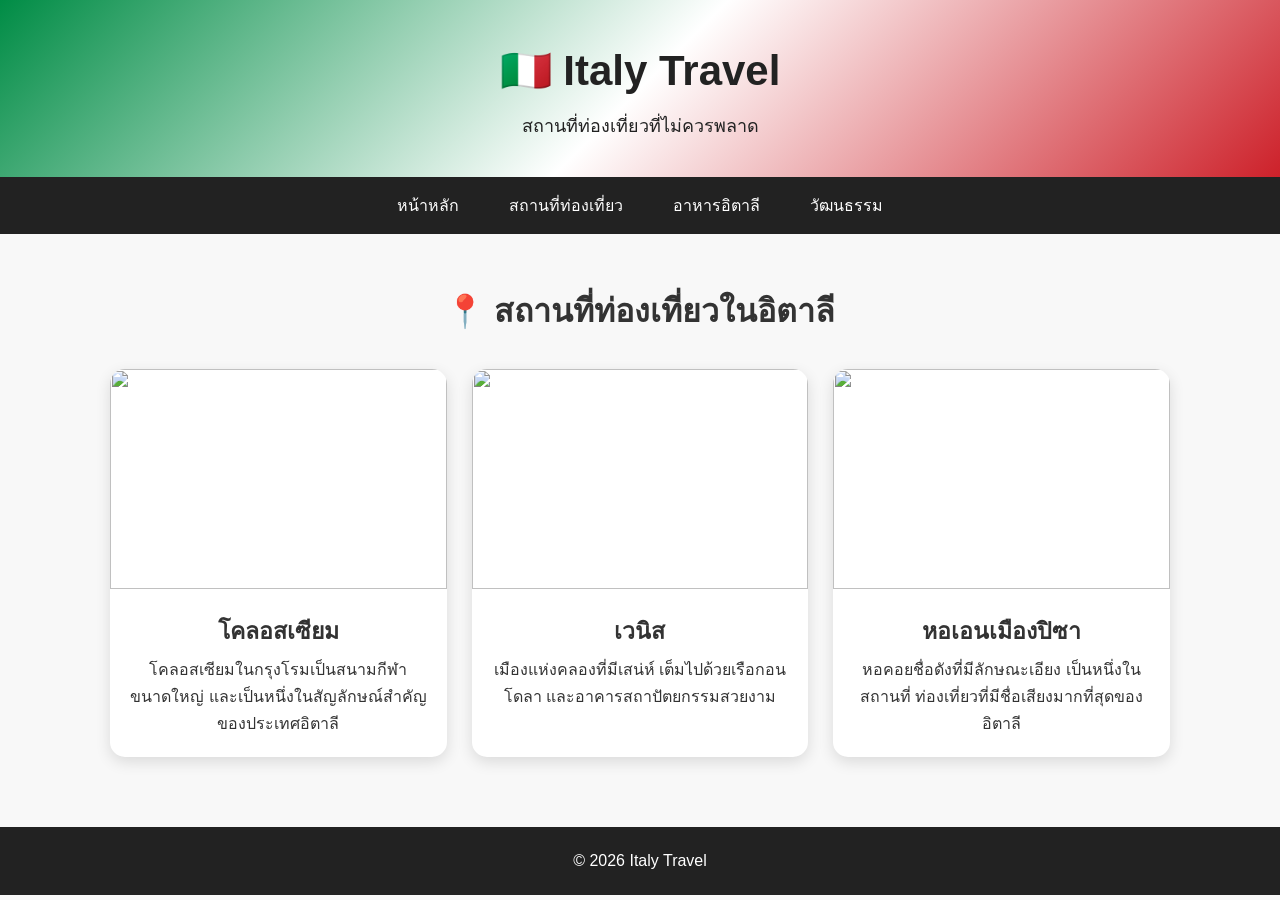
==== index.html @ 2c267fe5 "Add files via upload" ====
<!DOCTYPE html>
<html lang="th">
<head>
    <meta charset="UTF-8">
    <meta name="viewport" content="width=device-width, initial-scale=1.0">
    <title>สถานที่ท่องเที่ยว | Italy Travel</title>
    <link rel="stylesheet" href="style.css">
</head>
<body>

<header>
    <h1>🇮🇹 Italy Travel</h1>
    <p>สถานที่ท่องเที่ยวที่ไม่ควรพลาด</p>
</header>

<nav>
    <a href="index.html">หน้าหลัก</a>
    <a href="places.html">สถานที่ท่องเที่ยว</a>
    <a href="food.html">อาหารอิตาลี</a>
    <a href="culture.html">วัฒนธรรม</a>
</nav>

<section class="content">
    <h2>📍 สถานที่ท่องเที่ยวในอิตาลี</h2>

    <div class="cards">

        <div class="card">
            <img src="https://images.unsplash.com/photo-1552832230-c0197dd311b5?auto=format&fit=crop&w=800&q=80">
            <h3>โคลอสเซียม</h3>
            <p>
                โคลอสเซียมในกรุงโรมเป็นสนามกีฬาขนาดใหญ่
                และเป็นหนึ่งในสัญลักษณ์สำคัญของประเทศอิตาลี
            </p>
        </div>

        <div class="card">
            <img src="https://images.unsplash.com/photo-1529260830199-42c24126f198?auto=format&fit=crop&w=800&q=80">
            <h3>เวนิส</h3>
            <p>
                เมืองแห่งคลองที่มีเสน่ห์ เต็มไปด้วยเรือกอนโดลา
                และอาคารสถาปัตยกรรมสวยงาม
            </p>
        </div>

        <div class="card">
            <img src="https://images.unsplash.com/photo-1543429258-1e1a9f0f3a4f?auto=format&fit=crop&w=800&q=80">
            <h3>หอเอนเมืองปิซา</h3>
            <p>
                หอคอยชื่อดังที่มีลักษณะเอียง เป็นหนึ่งในสถานที่
                ท่องเที่ยวที่มีชื่อเสียงมากที่สุดของอิตาลี
            </p>
        </div>

    </div>
</section>

<footer>
    <p>© 2026 Italy Travel</p>
</footer>

</body>
</html>
---- style.css ----
* {
    margin: 0;
    padding: 0;
    box-sizing: border-box;
}

body {
    font-family: Arial, "Tahoma", sans-serif;
    background-color: #f8f8f8;
    color: #333;
    line-height: 1.7;
}

/* Header */
header {
    background: linear-gradient(135deg, #008c45, #ffffff, #cd212a);
    text-align: center;
    padding: 35px 20px;
    color: #222;
}

header h1 {
    font-size: 42px;
    margin-bottom: 5px;
}

header p {
    font-size: 18px;
}

/* Navigation */
nav {
    background-color: #222;
    display: flex;
    justify-content: center;
    flex-wrap: wrap;
}

nav a {
    color: white;
    text-decoration: none;
    padding: 15px 25px;
    transition: 0.3s;
}

nav a:hover {
    background-color: #cd212a;
}

/* Hero */
.hero {
    min-height: 500px;
    display: flex;
    justify-content: center;
    align-items: center;
    text-align: center;
    color: white;
    background-image:
        linear-gradient(rgba(0,0,0,0.45), rgba(0,0,0,0.45)),
        url("https://images.unsplash.com/photo-1520175480921-4edfa2983e0f?auto=format&fit=crop&w=1600&q=80");
    background-size: cover;
    background-position: center;
}

.hero h2 {
    font-size: 48px;
    margin-bottom: 10px;
}

.hero p {
    font-size: 20px;
    margin-bottom: 25px;
}

/* Button */
.button {
    display: inline-block;
    background-color: #cd212a;
    color: white;
    text-decoration: none;
    padding: 12px 28px;
    border-radius: 25px;
    font-weight: bold;
}

.button:hover {
    background-color: #008c45;
}

/* Content */
.content {
    max-width: 1100px;
    margin: auto;
    padding: 50px 20px;
    text-align: center;
}

.content h2 {
    font-size: 32px;
    margin-bottom: 20px;
}

/* Cards */
.cards {
    display: grid;
    grid-template-columns: repeat(3, 1fr);
    gap: 25px;
    margin-top: 30px;
}

.card {
    background-color: white;
    border-radius: 15px;
    overflow: hidden;
    box-shadow: 0 5px 15px rgba(0,0,0,0.12);
    padding-bottom: 20px;
    transition: 0.3s;
}

.card:hover {
    transform: translateY(-8px);
}

.card img {
    width: 100%;
    height: 220px;
    object-fit: cover;
}

.card h3 {
    font-size: 23px;
    margin: 15px 10px 5px;
}

.card p {
    padding: 0 20px;
}

/* Culture */
.culture-box {
    background-color: white;
    margin: 20px auto;
    padding: 25px;
    border-left: 6px solid #cd212a;
    border-radius: 10px;
    max-width: 850px;
    text-align: left;
    box-shadow: 0 4px 12px rgba(0,0,0,0.1);
}

.culture-box h3 {
    color: #008c45;
    margin-bottom: 8px;
}

/* Footer */
footer {
    background-color: #222;
    color: white;
    text-align: center;
    padding: 20px;
    margin-top: 20px;
}

/* Responsive */
@media (max-width: 768px) {

    header h1 {
        font-size: 32px;
    }

    .hero h2 {
        font-size: 35px;
    }

    .cards {
        grid-template-columns: 1fr;
    }

    nav a {
        width: 50%;
        text-align: center;
    }
}
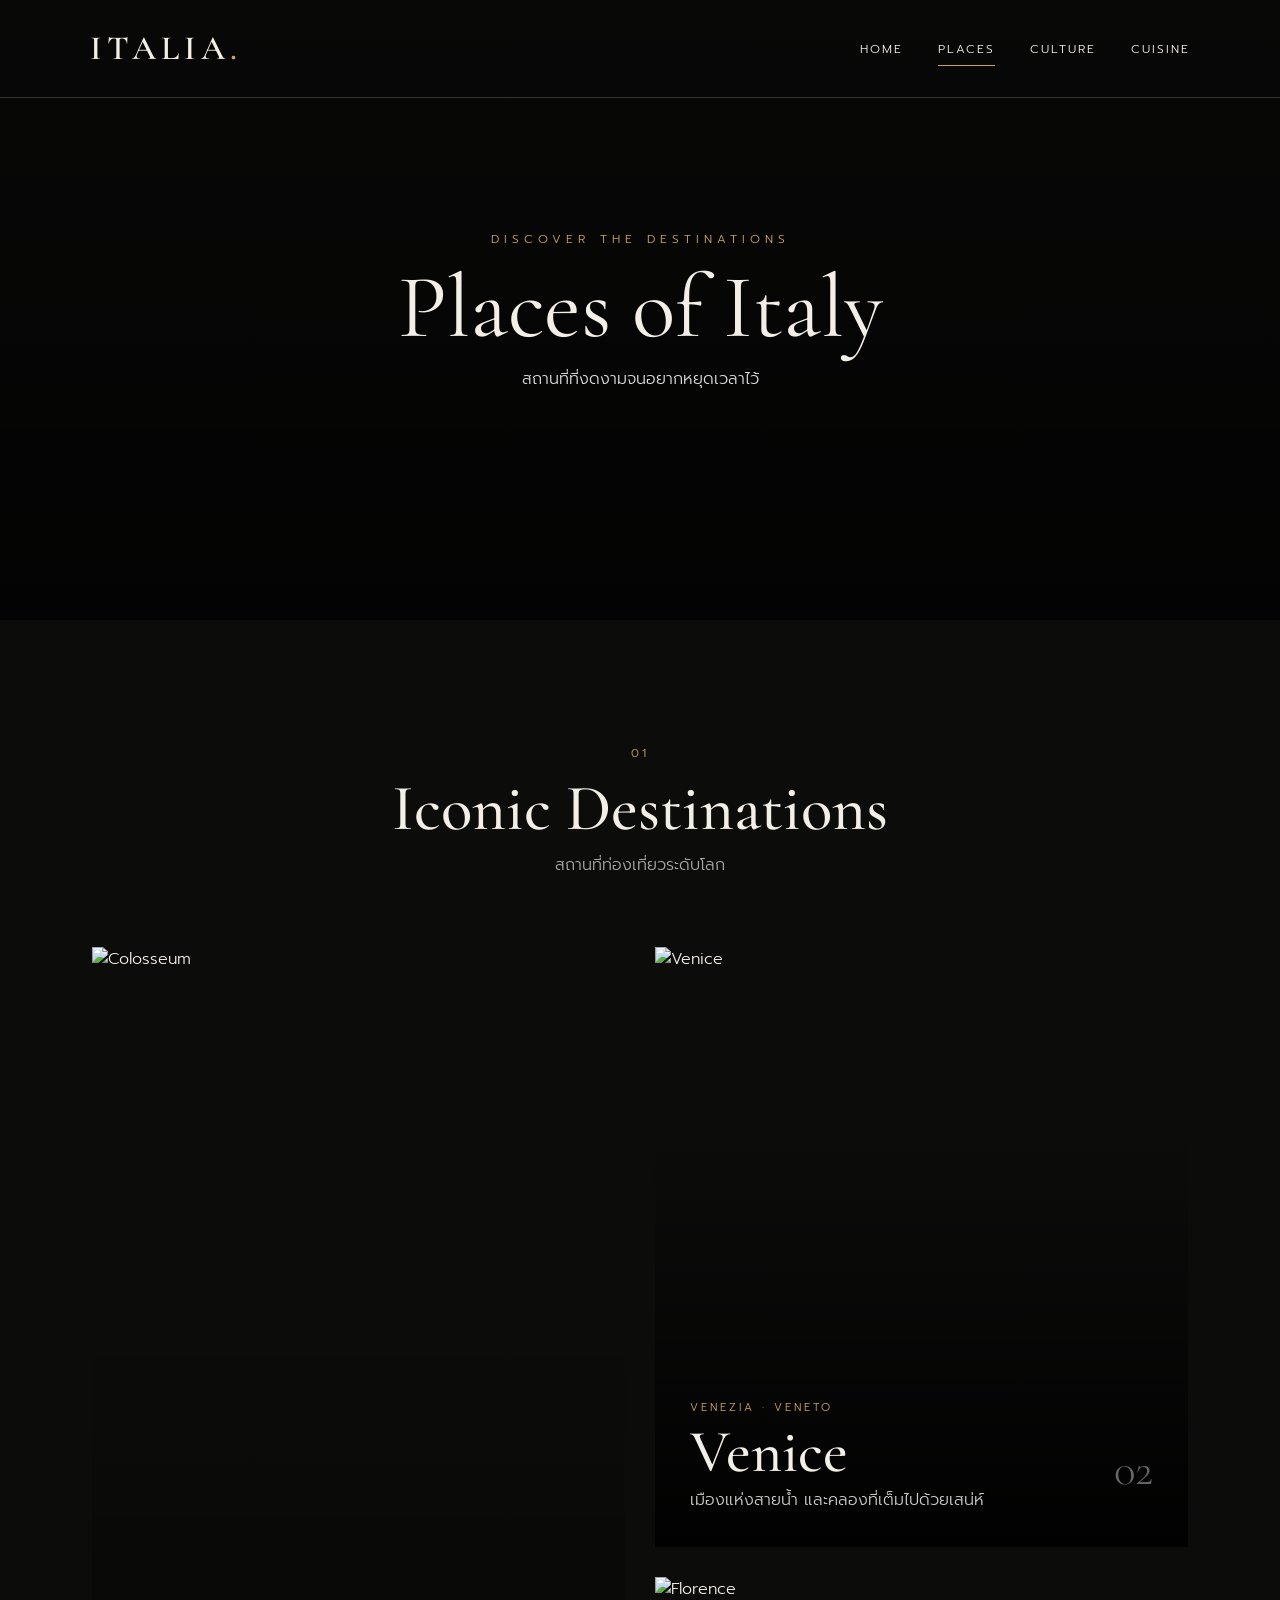
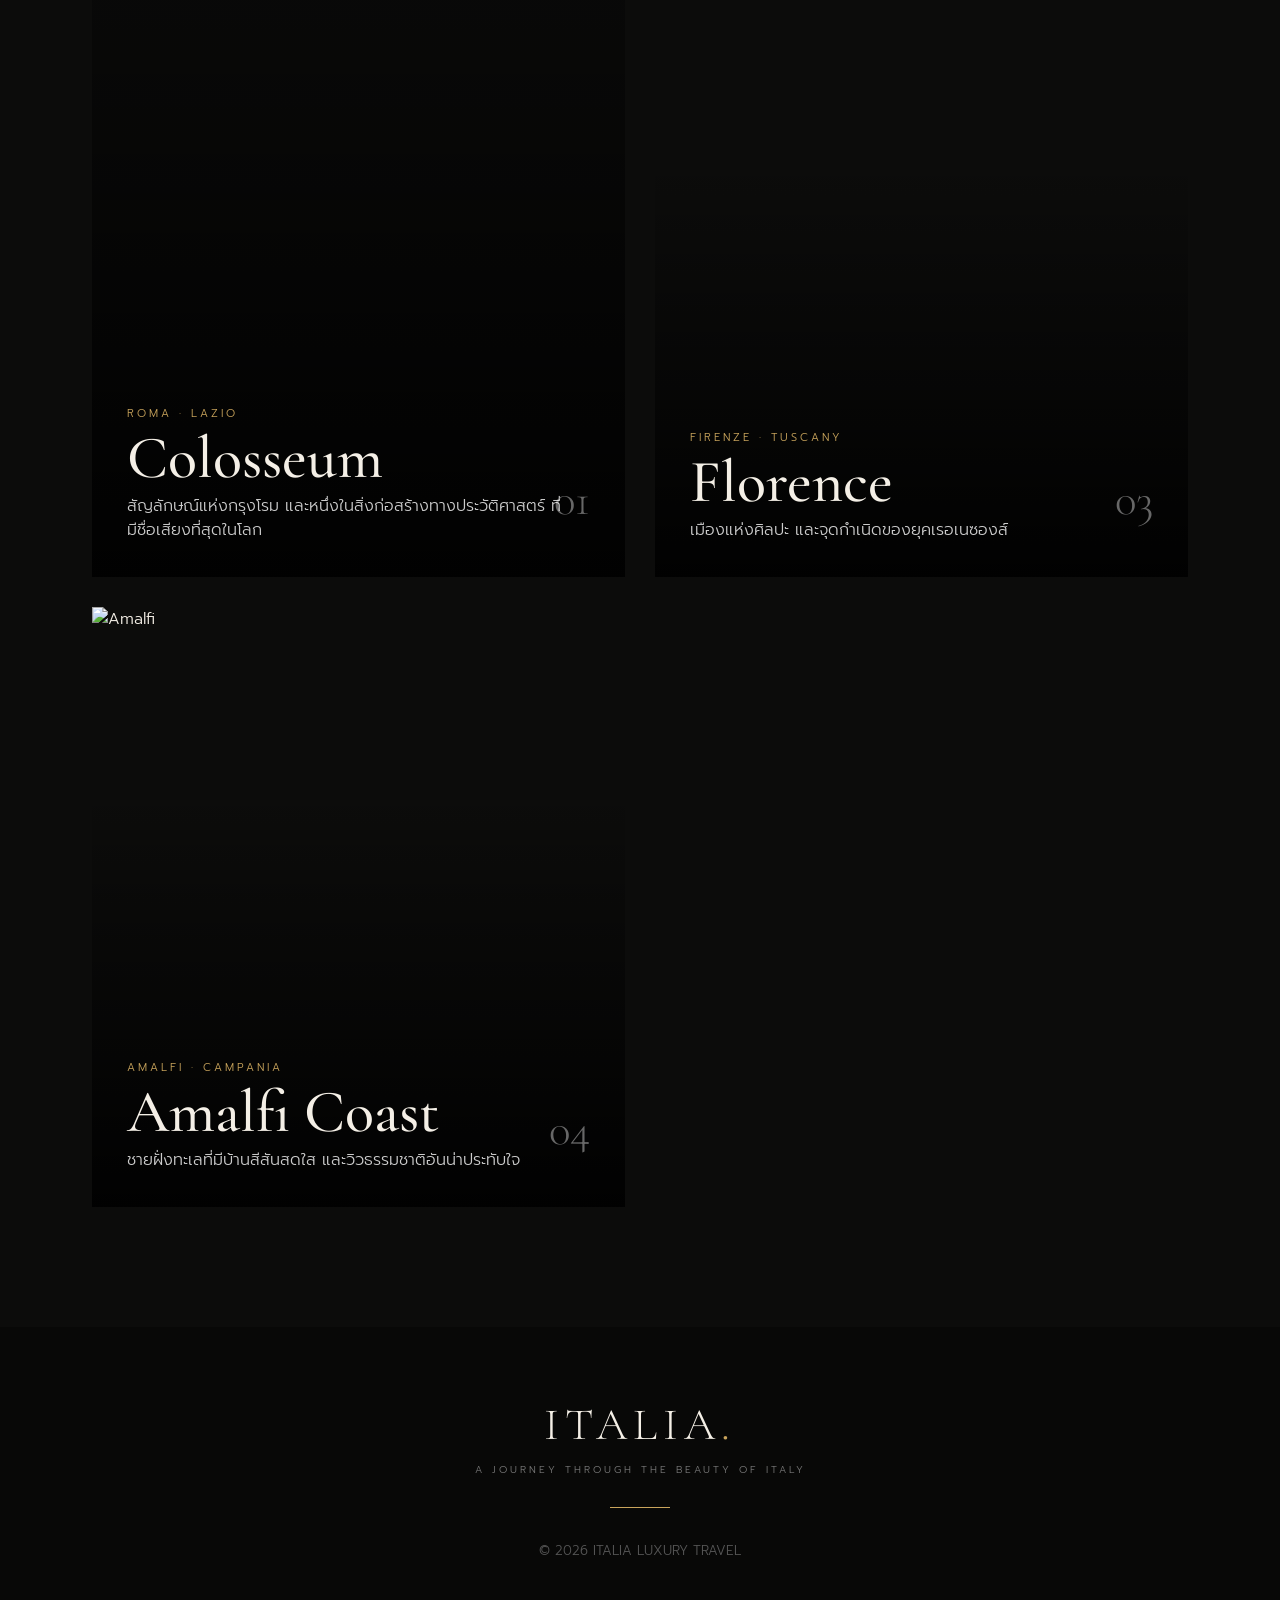
==== commit cf85a8ed: "Add files via upload" ====
--- a/index.html
+++ b/index.html
@@ -1,62 +1,174 @@
 <!DOCTYPE html>
 <html lang="th">
 <head>
+
     <meta charset="UTF-8">
     <meta name="viewport" content="width=device-width, initial-scale=1.0">
-    <title>สถานที่ท่องเที่ยว | Italy Travel</title>
+
+    <title>Places | ITALIA</title>
+
     <link rel="stylesheet" href="style.css">
+
+    <link rel="preconnect" href="https://fonts.googleapis.com">
+    <link rel="preconnect" href="https://fonts.gstatic.com" crossorigin>
+    <link href="https://fonts.googleapis.com/css2?family=Cormorant+Garamond:wght@400;500;600;700&family=Prompt:wght@300;400;500;600&display=swap" rel="stylesheet">
+
 </head>
+
 <body>
 
-<header>
-    <h1>🇮🇹 Italy Travel</h1>
-    <p>สถานที่ท่องเที่ยวที่ไม่ควรพลาด</p>
+<header class="navbar">
+
+    <div class="logo">
+        ITALIA<span>.</span>
+    </div>
+
+    <nav>
+        <a href="index.html">HOME</a>
+        <a class="active" href="places.html">PLACES</a>
+        <a href="culture.html">CULTURE</a>
+        <a href="food.html">CUISINE</a>
+    </nav>
+
 </header>
 
-<nav>
-    <a href="index.html">หน้าหลัก</a>
-    <a href="places.html">สถานที่ท่องเที่ยว</a>
-    <a href="food.html">อาหารอิตาลี</a>
-    <a href="culture.html">วัฒนธรรม</a>
-</nav>
 
-<section class="content">
-    <h2>📍 สถานที่ท่องเที่ยวในอิตาลี</h2>
+<section class="page-hero">
 
-    <div class="cards">
+    <div>
 
-        <div class="card">
-            <img src="https://images.unsplash.com/photo-1552832230-c0197dd311b5?auto=format&fit=crop&w=800&q=80">
-            <h3>โคลอสเซียม</h3>
-            <p>
-                โคลอสเซียมในกรุงโรมเป็นสนามกีฬาขนาดใหญ่
-                และเป็นหนึ่งในสัญลักษณ์สำคัญของประเทศอิตาลี
-            </p>
-        </div>
+        <p>DISCOVER THE DESTINATIONS</p>
 
-        <div class="card">
-            <img src="https://images.unsplash.com/photo-1529260830199-42c24126f198?auto=format&fit=crop&w=800&q=80">
-            <h3>เวนิส</h3>
-            <p>
-                เมืองแห่งคลองที่มีเสน่ห์ เต็มไปด้วยเรือกอนโดลา
-                และอาคารสถาปัตยกรรมสวยงาม
-            </p>
-        </div>
+        <h1>Places of Italy</h1>
 
-        <div class="card">
-            <img src="https://images.unsplash.com/photo-1543429258-1e1a9f0f3a4f?auto=format&fit=crop&w=800&q=80">
-            <h3>หอเอนเมืองปิซา</h3>
-            <p>
-                หอคอยชื่อดังที่มีลักษณะเอียง เป็นหนึ่งในสถานที่
-                ท่องเที่ยวที่มีชื่อเสียงมากที่สุดของอิตาลี
-            </p>
-        </div>
+        <span>สถานที่ที่งดงามจนอยากหยุดเวลาไว้</span>
 
     </div>
+
 </section>
 
+
+<section class="section">
+
+    <div class="section-title">
+
+        <span>01</span>
+
+        <h2>Iconic Destinations</h2>
+
+        <p>สถานที่ท่องเที่ยวระดับโลก</p>
+
+    </div>
+
+
+    <div class="places-grid">
+
+
+        <article class="place-card large">
+
+            <img src="https://images.unsplash.com/photo-1552832230-c0197dd311b5?auto=format&fit=crop&w=1400&q=85" alt="Colosseum">
+
+            <div class="place-content">
+
+                <p>ROMA · LAZIO</p>
+
+                <h2>Colosseum</h2>
+
+                <span>01</span>
+
+                <p class="description">
+                    สัญลักษณ์แห่งกรุงโรม
+                    และหนึ่งในสิ่งก่อสร้างทางประวัติศาสตร์
+                    ที่มีชื่อเสียงที่สุดในโลก
+                </p>
+
+            </div>
+
+        </article>
+
+
+        <article class="place-card">
+
+            <img src="https://images.unsplash.com/photo-1523906834658-6e24ef2386f9?auto=format&fit=crop&w=1000&q=85" alt="Venice">
+
+            <div class="place-content">
+
+                <p>VENEZIA · VENETO</p>
+
+                <h2>Venice</h2>
+
+                <span>02</span>
+
+                <p class="description">
+                    เมืองแห่งสายน้ำ
+                    และคลองที่เต็มไปด้วยเสน่ห์
+                </p>
+
+            </div>
+
+        </article>
+
+
+        <article class="place-card">
+
+            <img src="https://images.unsplash.com/photo-1543429258-6d2b5f3d1f7c?auto=format&fit=crop&w=1000&q=85" alt="Florence">
+
+            <div class="place-content">
+
+                <p>FIRENZE · TUSCANY</p>
+
+                <h2>Florence</h2>
+
+                <span>03</span>
+
+                <p class="description">
+                    เมืองแห่งศิลปะ
+                    และจุดกำเนิดของยุคเรอเนซองส์
+                </p>
+
+            </div>
+
+        </article>
+
+
+        <article class="place-card">
+
+            <img src="https://images.unsplash.com/photo-1533105079780-92b9be482077?auto=format&fit=crop&w=1000&q=85" alt="Amalfi">
+
+            <div class="place-content">
+
+                <p>AMALFI · CAMPANIA</p>
+
+                <h2>Amalfi Coast</h2>
+
+                <span>04</span>
+
+                <p class="description">
+                    ชายฝั่งทะเลที่มีบ้านสีสันสดใส
+                    และวิวธรรมชาติอันน่าประทับใจ
+                </p>
+
+            </div>
+
+        </article>
+
+    </div>
+
+</section>
+
+
 <footer>
-    <p>© 2026 Italy Travel</p>
+
+    <div class="footer-logo">
+        ITALIA<span>.</span>
+    </div>
+
+    <p>A JOURNEY THROUGH THE BEAUTY OF ITALY</p>
+
+    <div class="footer-line"></div>
+
+    <small>© 2026 ITALIA LUXURY TRAVEL</small>
+
 </footer>
 
 </body>
--- a/style.css
+++ b/style.css
@@ -4,181 +4,868 @@
     box-sizing: border-box;
 }
 
+
+html {
+    scroll-behavior: smooth;
+}
+
+
 body {
-    font-family: Arial, "Tahoma", sans-serif;
-    background-color: #f8f8f8;
-    color: #333;
-    line-height: 1.7;
-}
-
-/* Header */
-header {
-    background: linear-gradient(135deg, #008c45, #ffffff, #cd212a);
-    text-align: center;
-    padding: 35px 20px;
-    color: #222;
-}
-
-header h1 {
-    font-size: 42px;
-    margin-bottom: 5px;
-}
-
-header p {
-    font-size: 18px;
-}
-
-/* Navigation */
+    background: #0c0c0b;
+    color: #f4efe6;
+    font-family: "Prompt", sans-serif;
+    font-weight: 300;
+}
+
+
+img {
+    display: block;
+    width: 100%;
+}
+
+
+a {
+    color: inherit;
+    text-decoration: none;
+}
+
+
+/* =========================
+   NAVBAR
+========================= */
+
+.navbar {
+    position: absolute;
+    top: 0;
+    left: 0;
+    width: 100%;
+    z-index: 20;
+
+    display: flex;
+    justify-content: space-between;
+    align-items: center;
+
+    padding: 28px 7%;
+
+    border-bottom: 1px solid rgba(255,255,255,0.18);
+}
+
+
+.logo {
+    font-family: "Cormorant Garamond", serif;
+    font-size: 34px;
+    font-weight: 600;
+    letter-spacing: 5px;
+}
+
+
+.logo span,
+.footer-logo span {
+    color: #c9a45c;
+}
+
+
 nav {
-    background-color: #222;
     display: flex;
-    justify-content: center;
-    flex-wrap: wrap;
-}
+    gap: 35px;
+}
+
 
 nav a {
-    color: white;
-    text-decoration: none;
-    padding: 15px 25px;
+    font-size: 12px;
+    letter-spacing: 2px;
+    position: relative;
+    padding: 8px 0;
+}
+
+
+nav a::after {
+    content: "";
+    position: absolute;
+
+    left: 0;
+    bottom: 0;
+
+    width: 0;
+    height: 1px;
+
+    background: #c9a45c;
+
     transition: 0.3s;
 }
 
-nav a:hover {
-    background-color: #cd212a;
-}
-
-/* Hero */
+
+nav a:hover::after,
+nav a.active::after {
+    width: 100%;
+}
+
+
+/* =========================
+   HERO
+========================= */
+
 .hero {
-    min-height: 500px;
+    min-height: 100vh;
+
+    position: relative;
+
+    background-image:
+        url("https://images.unsplash.com/photo-1529260830199-42c24126f198?auto=format&fit=crop&w=2000&q=90");
+
+    background-size: cover;
+    background-position: center;
+
     display: flex;
     justify-content: center;
     align-items: center;
+
     text-align: center;
-    color: white;
+}
+
+
+.hero-overlay {
+    position: absolute;
+    inset: 0;
+
+    background:
+        linear-gradient(
+            rgba(0,0,0,0.25),
+            rgba(0,0,0,0.78)
+        );
+}
+
+
+.hero-content {
+    position: relative;
+    z-index: 2;
+
+    max-width: 850px;
+    padding: 30px;
+}
+
+
+.small-title {
+    font-size: 13px;
+    letter-spacing: 6px;
+    color: #d4b66e;
+    margin-bottom: 15px;
+}
+
+
+.hero h1 {
+    font-family: "Cormorant Garamond", serif;
+    font-size: clamp(100px, 18vw, 240px);
+    line-height: 0.75;
+    letter-spacing: 10px;
+    font-weight: 500;
+}
+
+
+.hero-text {
+    max-width: 600px;
+    margin: 35px auto;
+
+    font-size: 17px;
+    line-height: 2;
+}
+
+
+.gold-button {
+    display: inline-block;
+
+    border: 1px solid #c9a45c;
+    padding: 15px 35px;
+
+    color: #fff;
+
+    font-size: 12px;
+    letter-spacing: 3px;
+
+    transition: 0.4s;
+}
+
+
+.gold-button:hover {
+    background: #c9a45c;
+    color: #111;
+}
+
+
+/* =========================
+   SECTION
+========================= */
+
+.section {
+    max-width: 1250px;
+    margin: auto;
+    padding: 120px 6%;
+}
+
+
+.section-title {
+    text-align: center;
+    margin-bottom: 70px;
+}
+
+
+.section-title span {
+    color: #c9a45c;
+    letter-spacing: 3px;
+    font-size: 12px;
+}
+
+
+.section-title h2 {
+    font-family: "Cormorant Garamond", serif;
+    font-size: 65px;
+    font-weight: 500;
+    margin: 5px 0;
+}
+
+
+.section-title p {
+    color: #aaa;
+}
+
+
+/* =========================
+   INTRO
+========================= */
+
+.intro-grid {
+    display: grid;
+    grid-template-columns: 0.8fr 1.2fr;
+    gap: 80px;
+    align-items: center;
+}
+
+
+.intro-text h2 {
+    font-family: "Cormorant Garamond", serif;
+    font-size: 55px;
+    font-weight: 400;
+    line-height: 1;
+    margin: 20px 0 30px;
+}
+
+
+.intro-text h2 strong {
+    color: #c9a45c;
+    font-weight: 500;
+}
+
+
+.intro-text > p:not(.gold-line) {
+    color: #aaa;
+    line-height: 2;
+}
+
+
+.gold-line {
+    color: #c9a45c;
+    letter-spacing: 4px;
+    font-size: 11px;
+}
+
+
+.text-link {
+    display: inline-block;
+    margin-top: 35px;
+
+    color: #c9a45c;
+    font-size: 12px;
+    letter-spacing: 2px;
+}
+
+
+.intro-image img {
+    height: 600px;
+    object-fit: cover;
+}
+
+
+/* =========================
+   QUOTE
+========================= */
+
+.quote-section {
+    min-height: 600px;
+
+    position: relative;
+
     background-image:
-        linear-gradient(rgba(0,0,0,0.45), rgba(0,0,0,0.45)),
-        url("https://images.unsplash.com/photo-1520175480921-4edfa2983e0f?auto=format&fit=crop&w=1600&q=80");
+        url("https://images.unsplash.com/photo-1523906834658-6e24ef2386f9?auto=format&fit=crop&w=2000&q=90");
+
     background-size: cover;
     background-position: center;
-}
-
-.hero h2 {
-    font-size: 48px;
-    margin-bottom: 10px;
-}
-
-.hero p {
-    font-size: 20px;
-    margin-bottom: 25px;
-}
-
-/* Button */
-.button {
-    display: inline-block;
-    background-color: #cd212a;
-    color: white;
-    text-decoration: none;
-    padding: 12px 28px;
-    border-radius: 25px;
-    font-weight: bold;
-}
-
-.button:hover {
-    background-color: #008c45;
-}
-
-/* Content */
-.content {
-    max-width: 1100px;
-    margin: auto;
-    padding: 50px 20px;
+
+    display: flex;
+    align-items: center;
+    justify-content: center;
+
     text-align: center;
 }
 
-.content h2 {
-    font-size: 32px;
-    margin-bottom: 20px;
-}
-
-/* Cards */
-.cards {
+
+.quote-overlay {
+    position: absolute;
+    inset: 0;
+    background: rgba(0,0,0,0.55);
+}
+
+
+.quote {
+    position: relative;
+    z-index: 2;
+}
+
+
+.quote > span {
+    font-family: "Cormorant Garamond", serif;
+    font-size: 100px;
+    color: #c9a45c;
+    line-height: 0;
+}
+
+
+.quote h2 {
+    font-family: "Cormorant Garamond", serif;
+    font-size: 70px;
+    font-weight: 400;
+}
+
+
+.quote p {
+    color: #c9a45c;
+    letter-spacing: 5px;
+    margin-top: 20px;
+}
+
+
+/* =========================
+   HIGHLIGHTS
+========================= */
+
+.highlight-grid {
     display: grid;
     grid-template-columns: repeat(3, 1fr);
     gap: 25px;
-    margin-top: 30px;
-}
-
-.card {
-    background-color: white;
-    border-radius: 15px;
+}
+
+
+.highlight-card {
+    position: relative;
+    height: 500px;
     overflow: hidden;
-    box-shadow: 0 5px 15px rgba(0,0,0,0.12);
-    padding-bottom: 20px;
-    transition: 0.3s;
-}
-
-.card:hover {
-    transform: translateY(-8px);
-}
-
-.card img {
-    width: 100%;
-    height: 220px;
+}
+
+
+.highlight-card img {
+    height: 100%;
     object-fit: cover;
-}
-
-.card h3 {
-    font-size: 23px;
-    margin: 15px 10px 5px;
-}
-
-.card p {
-    padding: 0 20px;
-}
-
-/* Culture */
-.culture-box {
-    background-color: white;
-    margin: 20px auto;
-    padding: 25px;
-    border-left: 6px solid #cd212a;
-    border-radius: 10px;
-    max-width: 850px;
-    text-align: left;
-    box-shadow: 0 4px 12px rgba(0,0,0,0.1);
-}
-
-.culture-box h3 {
-    color: #008c45;
-    margin-bottom: 8px;
-}
-
-/* Footer */
+
+    transition: 0.7s;
+}
+
+
+.highlight-card::after {
+    content: "";
+
+    position: absolute;
+    inset: 0;
+
+    background: linear-gradient(
+        transparent 35%,
+        rgba(0,0,0,0.9)
+    );
+}
+
+
+.highlight-card:hover img {
+    transform: scale(1.08);
+}
+
+
+.highlight-card div {
+    position: absolute;
+
+    left: 30px;
+    right: 30px;
+    bottom: 30px;
+
+    z-index: 2;
+}
+
+
+.highlight-card p {
+    color: #c9a45c;
+    font-size: 10px;
+    letter-spacing: 3px;
+}
+
+
+.highlight-card h3 {
+    font-family: "Cormorant Garamond", serif;
+    font-size: 48px;
+    font-weight: 500;
+}
+
+
+.highlight-card span {
+    font-size: 12px;
+}
+
+
+/* =========================
+   PAGE HERO
+========================= */
+
+.page-hero {
+    height: 620px;
+
+    display: flex;
+    justify-content: center;
+    align-items: center;
+
+    text-align: center;
+
+    background:
+        linear-gradient(rgba(0,0,0,0.35), rgba(0,0,0,0.75)),
+        url("https://images.unsplash.com/photo-1552832230-c0197dd311b5?auto=format&fit=crop&w=2000&q=90");
+
+    background-size: cover;
+    background-position: center;
+}
+
+
+.page-hero.culture-hero {
+    background-image:
+        linear-gradient(rgba(0,0,0,0.35), rgba(0,0,0,0.75)),
+        url("https://images.unsplash.com/photo-1577083552431-6e5fd01988e5?auto=format&fit=crop&w=2000&q=90");
+}
+
+
+.page-hero.food-hero {
+    background-image:
+        linear-gradient(rgba(0,0,0,0.35), rgba(0,0,0,0.75)),
+        url("https://images.unsplash.com/photo-1513104890138-7c749659a591?auto=format&fit=crop&w=2000&q=90");
+}
+
+
+.page-hero p {
+    color: #c9a45c;
+    letter-spacing: 5px;
+    font-size: 12px;
+}
+
+
+.page-hero h1 {
+    font-family: "Cormorant Garamond", serif;
+    font-size: 90px;
+    font-weight: 400;
+    margin: 5px 0;
+}
+
+
+.page-hero span {
+    color: #ddd;
+}
+
+
+/* =========================
+   PLACES
+========================= */
+
+.places-grid {
+    display: grid;
+    grid-template-columns: repeat(2, 1fr);
+    gap: 30px;
+}
+
+
+.place-card {
+    position: relative;
+    height: 600px;
+    overflow: hidden;
+}
+
+
+.place-card.large {
+    grid-row: span 2;
+    height: 1230px;
+}
+
+
+.place-card img {
+    height: 100%;
+    object-fit: cover;
+    transition: 0.7s;
+}
+
+
+.place-card::after {
+    content: "";
+
+    position: absolute;
+    inset: 0;
+
+    background:
+        linear-gradient(
+            transparent 30%,
+            rgba(0,0,0,0.9)
+        );
+}
+
+
+.place-card:hover img {
+    transform: scale(1.06);
+}
+
+
+.place-content {
+    position: absolute;
+
+    left: 35px;
+    right: 35px;
+    bottom: 35px;
+
+    z-index: 2;
+}
+
+
+.place-content > p:first-child {
+    color: #c9a45c;
+    letter-spacing: 3px;
+    font-size: 11px;
+}
+
+
+.place-content h2 {
+    font-family: "Cormorant Garamond", serif;
+    font-size: 60px;
+    font-weight: 500;
+}
+
+
+.place-content > span {
+    position: absolute;
+    right: 0;
+    bottom: 15px;
+
+    font-family: "Cormorant Garamond", serif;
+    font-size: 45px;
+
+    color: rgba(255,255,255,0.4);
+}
+
+
+.description {
+    color: #ccc;
+    max-width: 450px;
+}
+
+
+/* =========================
+   CULTURE
+========================= */
+
+.culture-feature {
+    display: grid;
+    grid-template-columns: 1fr 1fr;
+    gap: 70px;
+    align-items: center;
+}
+
+
+.culture-image img {
+    height: 650px;
+    object-fit: cover;
+}
+
+
+.culture-text h2 {
+    font-family: "Cormorant Garamond", serif;
+    font-size: 75px;
+    line-height: 0.9;
+    font-weight: 400;
+    margin: 20px 0 30px;
+}
+
+
+.culture-text > p:not(.gold-line) {
+    color: #aaa;
+    line-height: 2;
+    margin-bottom: 20px;
+}
+
+
+.culture-list {
+    display: grid;
+    grid-template-columns: repeat(3, 1fr);
+
+    margin-top: 100px;
+
+    border-top: 1px solid #333;
+}
+
+
+.culture-list > div {
+    padding: 35px;
+
+    border-right: 1px solid #333;
+}
+
+
+.culture-list span {
+    color: #c9a45c;
+}
+
+
+.culture-list h3 {
+    font-family: "Cormorant Garamond", serif;
+    font-size: 38px;
+    margin: 10px 0;
+}
+
+
+.culture-list p {
+    color: #999;
+}
+
+
+/* =========================
+   FOOD
+========================= */
+
+.food-grid {
+    display: grid;
+    grid-template-columns: repeat(3, 1fr);
+    gap: 30px;
+}
+
+
+.food-card {
+    background: #141413;
+}
+
+
+.food-image {
+    height: 420px;
+    position: relative;
+    overflow: hidden;
+}
+
+
+.food-image img {
+    height: 100%;
+    object-fit: cover;
+    transition: 0.7s;
+}
+
+
+.food-card:hover .food-image img {
+    transform: scale(1.07);
+}
+
+
+.food-image span {
+    position: absolute;
+    top: 20px;
+    right: 20px;
+
+    color: white;
+    border: 1px solid #c9a45c;
+
+    width: 40px;
+    height: 40px;
+
+    display: flex;
+    align-items: center;
+    justify-content: center;
+
+    border-radius: 50%;
+}
+
+
+.food-content {
+    padding: 30px;
+}
+
+
+.food-content > p:first-child {
+    color: #c9a45c;
+    font-size: 10px;
+    letter-spacing: 3px;
+}
+
+
+.food-content h2 {
+    font-family: "Cormorant Garamond", serif;
+    font-size: 50px;
+}
+
+
+.food-content p:last-child {
+    color: #999;
+    line-height: 1.8;
+}
+
+
+.food-quote {
+    min-height: 500px;
+
+    display: flex;
+    align-items: center;
+    justify-content: center;
+
+    background:
+        linear-gradient(rgba(0,0,0,0.65), rgba(0,0,0,0.65)),
+        url("https://images.unsplash.com/photo-1473093295043-cdd812d0e601?auto=format&fit=crop&w=2000&q=90");
+
+    background-size: cover;
+    background-position: center;
+}
+
+
+.food-quote div {
+    text-align: center;
+}
+
+
+.food-quote span {
+    color: #c9a45c;
+    letter-spacing: 5px;
+    font-size: 12px;
+}
+
+
+.food-quote h2 {
+    font-family: "Cormorant Garamond", serif;
+    font-size: 75px;
+    font-weight: 400;
+    line-height: 0.95;
+    margin-top: 20px;
+}
+
+
+/* =========================
+   FOOTER
+========================= */
+
 footer {
-    background-color: #222;
-    color: white;
     text-align: center;
-    padding: 20px;
-    margin-top: 20px;
-}
-
-/* Responsive */
-@media (max-width: 768px) {
-
-    header h1 {
-        font-size: 32px;
-    }
-
-    .hero h2 {
-        font-size: 35px;
-    }
-
-    .cards {
+    padding: 70px 20px;
+    background: #080807;
+}
+
+
+.footer-logo {
+    font-family: "Cormorant Garamond", serif;
+    font-size: 45px;
+    letter-spacing: 6px;
+}
+
+
+footer p {
+    margin-top: 10px;
+    color: #777;
+    font-size: 10px;
+    letter-spacing: 3px;
+}
+
+
+.footer-line {
+    width: 60px;
+    height: 1px;
+
+    background: #c9a45c;
+
+    margin: 30px auto;
+}
+
+
+footer small {
+    color: #555;
+}
+
+
+/* =========================
+   RESPONSIVE
+========================= */
+
+@media (max-width: 900px) {
+
+    .navbar {
+        padding: 20px;
+        flex-direction: column;
+        gap: 15px;
+    }
+
+    nav {
+        gap: 15px;
+    }
+
+    .intro-grid,
+    .culture-feature {
         grid-template-columns: 1fr;
     }
 
-    nav a {
-        width: 50%;
-        text-align: center;
-    }
+    .highlight-grid,
+    .food-grid {
+        grid-template-columns: 1fr;
+    }
+
+    .places-grid {
+        grid-template-columns: 1fr;
+    }
+
+    .place-card.large {
+        grid-row: auto;
+        height: 600px;
+    }
+
+    .culture-list {
+        grid-template-columns: 1fr;
+    }
+
+    .culture-list > div {
+        border-right: none;
+        border-bottom: 1px solid #333;
+    }
+
+    .section-title h2 {
+        font-size: 50px;
+    }
+
+}
+
+
+@media (max-width: 600px) {
+
+    .hero h1 {
+        font-size: 100px;
+    }
+
+    .hero-text {
+        font-size: 14px;
+    }
+
+    .page-hero h1 {
+        font-size: 55px;
+    }
+
+    .intro-text h2 {
+        font-size: 45px;
+    }
+
+    .culture-text h2 {
+        font-size: 55px;
+    }
+
+    .quote h2,
+    .food-quote h2 {
+        font-size: 50px;
+    }
+
 }
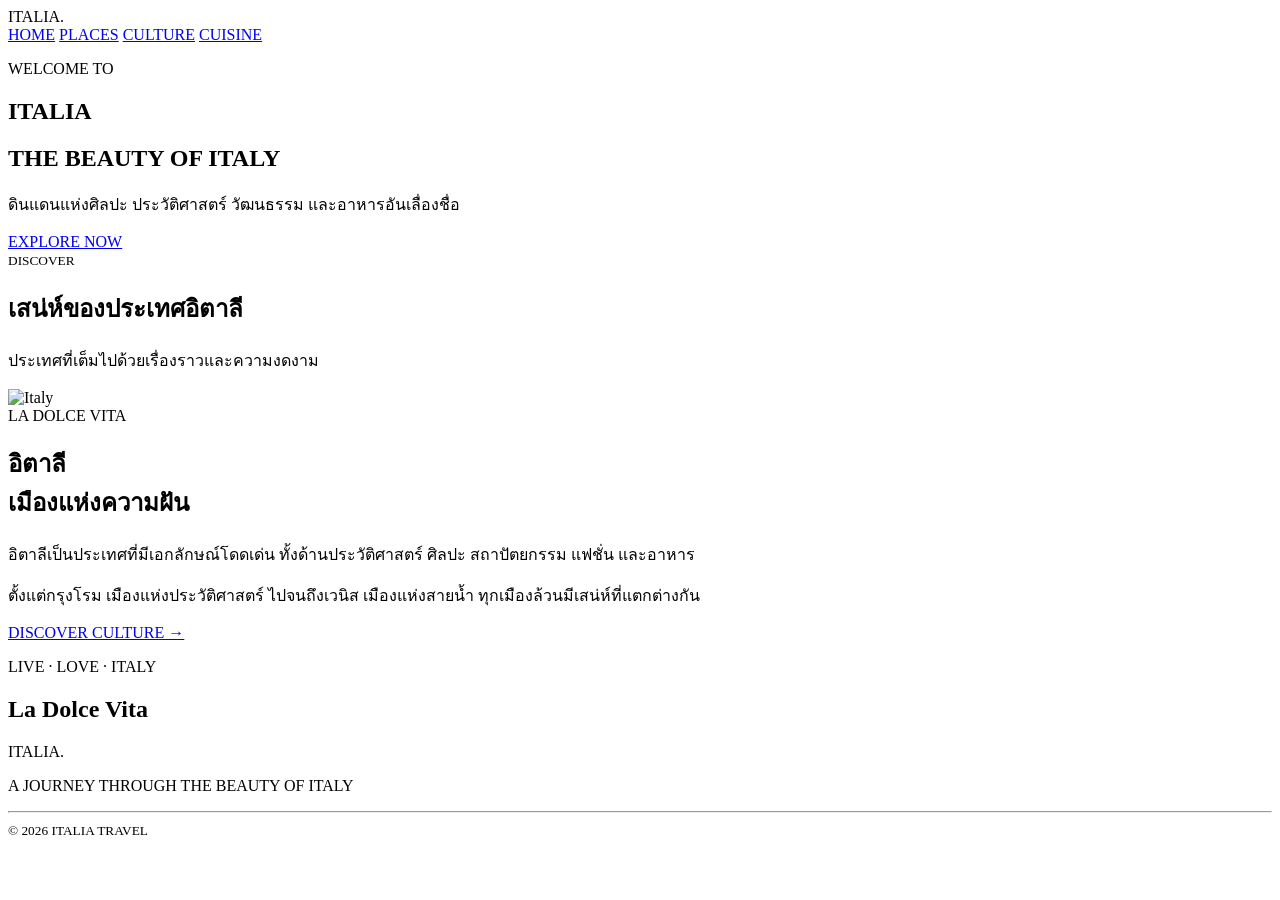
==== commit 9fc396ba: "Add files via upload" ====
--- a/index.html
+++ b/index.html
@@ -1,174 +1,94 @@
 <!DOCTYPE html>
 <html lang="th">
 <head>
-
     <meta charset="UTF-8">
     <meta name="viewport" content="width=device-width, initial-scale=1.0">
-
-    <title>Places | ITALIA</title>
-
+    <title>ITALIA | เที่ยวอิตาลี</title>
     <link rel="stylesheet" href="style.css">
-
-    <link rel="preconnect" href="https://fonts.googleapis.com">
-    <link rel="preconnect" href="https://fonts.gstatic.com" crossorigin>
-    <link href="https://fonts.googleapis.com/css2?family=Cormorant+Garamond:wght@400;500;600;700&family=Prompt:wght@300;400;500;600&display=swap" rel="stylesheet">
-
 </head>
 
 <body>
 
-<header class="navbar">
-
-    <div class="logo">
-        ITALIA<span>.</span>
-    </div>
+<header>
+    <div class="logo">ITALIA<span>.</span></div>
 
     <nav>
         <a href="index.html">HOME</a>
-        <a class="active" href="places.html">PLACES</a>
+        <a href="places.html">PLACES</a>
         <a href="culture.html">CULTURE</a>
         <a href="food.html">CUISINE</a>
     </nav>
-
 </header>
 
+<section class="hero home-hero">
+    <div class="hero-content">
+        <p>WELCOME TO</p>
+        <h1>ITALIA</h1>
+        <h2>THE BEAUTY OF ITALY</h2>
+        <p class="hero-description">
+            ดินแดนแห่งศิลปะ ประวัติศาสตร์ วัฒนธรรม
+            และอาหารอันเลื่องชื่อ
+        </p>
 
-<section class="page-hero">
+        <a href="places.html" class="button">EXPLORE NOW</a>
+    </div>
+</section>
 
-    <div>
+<section class="section">
 
-        <p>DISCOVER THE DESTINATIONS</p>
+    <div class="title">
+        <small>DISCOVER</small>
+        <h2>เสน่ห์ของประเทศอิตาลี</h2>
+        <p>ประเทศที่เต็มไปด้วยเรื่องราวและความงดงาม</p>
+    </div>
 
-        <h1>Places of Italy</h1>
+    <div class="intro">
 
-        <span>สถานที่ที่งดงามจนอยากหยุดเวลาไว้</span>
+        <div class="intro-image">
+            <img src="https://images.unsplash.com/photo-1529260830199-42c24126f198?auto=format&fit=crop&w=1200&q=80" alt="Italy">
+        </div>
+
+        <div class="intro-text">
+            <span>LA DOLCE VITA</span>
+
+            <h2>
+                อิตาลี<br>
+                เมืองแห่งความฝัน
+            </h2>
+
+            <p>
+                อิตาลีเป็นประเทศที่มีเอกลักษณ์โดดเด่น
+                ทั้งด้านประวัติศาสตร์ ศิลปะ สถาปัตยกรรม
+                แฟชั่น และอาหาร
+            </p>
+
+            <p>
+                ตั้งแต่กรุงโรม เมืองแห่งประวัติศาสตร์
+                ไปจนถึงเวนิส เมืองแห่งสายน้ำ
+                ทุกเมืองล้วนมีเสน่ห์ที่แตกต่างกัน
+            </p>
+
+            <a href="culture.html" class="gold-link">
+                DISCOVER CULTURE →
+            </a>
+        </div>
 
     </div>
 
 </section>
 
-
-<section class="section">
-
-    <div class="section-title">
-
-        <span>01</span>
-
-        <h2>Iconic Destinations</h2>
-
-        <p>สถานที่ท่องเที่ยวระดับโลก</p>
-
+<section class="banner">
+    <div>
+        <p>LIVE · LOVE · ITALY</p>
+        <h2>La Dolce Vita</h2>
     </div>
-
-
-    <div class="places-grid">
-
-
-        <article class="place-card large">
-
-            <img src="https://images.unsplash.com/photo-1552832230-c0197dd311b5?auto=format&fit=crop&w=1400&q=85" alt="Colosseum">
-
-            <div class="place-content">
-
-                <p>ROMA · LAZIO</p>
-
-                <h2>Colosseum</h2>
-
-                <span>01</span>
-
-                <p class="description">
-                    สัญลักษณ์แห่งกรุงโรม
-                    และหนึ่งในสิ่งก่อสร้างทางประวัติศาสตร์
-                    ที่มีชื่อเสียงที่สุดในโลก
-                </p>
-
-            </div>
-
-        </article>
-
-
-        <article class="place-card">
-
-            <img src="https://images.unsplash.com/photo-1523906834658-6e24ef2386f9?auto=format&fit=crop&w=1000&q=85" alt="Venice">
-
-            <div class="place-content">
-
-                <p>VENEZIA · VENETO</p>
-
-                <h2>Venice</h2>
-
-                <span>02</span>
-
-                <p class="description">
-                    เมืองแห่งสายน้ำ
-                    และคลองที่เต็มไปด้วยเสน่ห์
-                </p>
-
-            </div>
-
-        </article>
-
-
-        <article class="place-card">
-
-            <img src="https://images.unsplash.com/photo-1543429258-6d2b5f3d1f7c?auto=format&fit=crop&w=1000&q=85" alt="Florence">
-
-            <div class="place-content">
-
-                <p>FIRENZE · TUSCANY</p>
-
-                <h2>Florence</h2>
-
-                <span>03</span>
-
-                <p class="description">
-                    เมืองแห่งศิลปะ
-                    และจุดกำเนิดของยุคเรอเนซองส์
-                </p>
-
-            </div>
-
-        </article>
-
-
-        <article class="place-card">
-
-            <img src="https://images.unsplash.com/photo-1533105079780-92b9be482077?auto=format&fit=crop&w=1000&q=85" alt="Amalfi">
-
-            <div class="place-content">
-
-                <p>AMALFI · CAMPANIA</p>
-
-                <h2>Amalfi Coast</h2>
-
-                <span>04</span>
-
-                <p class="description">
-                    ชายฝั่งทะเลที่มีบ้านสีสันสดใส
-                    และวิวธรรมชาติอันน่าประทับใจ
-                </p>
-
-            </div>
-
-        </article>
-
-    </div>
-
 </section>
 
-
 <footer>
-
-    <div class="footer-logo">
-        ITALIA<span>.</span>
-    </div>
-
+    <div class="footer-logo">ITALIA<span>.</span></div>
     <p>A JOURNEY THROUGH THE BEAUTY OF ITALY</p>
-
-    <div class="footer-line"></div>
-
-    <small>© 2026 ITALIA LUXURY TRAVEL</small>
-
+    <hr>
+    <small>© 2026 ITALIA TRAVEL</small>
 </footer>
 
 </body>
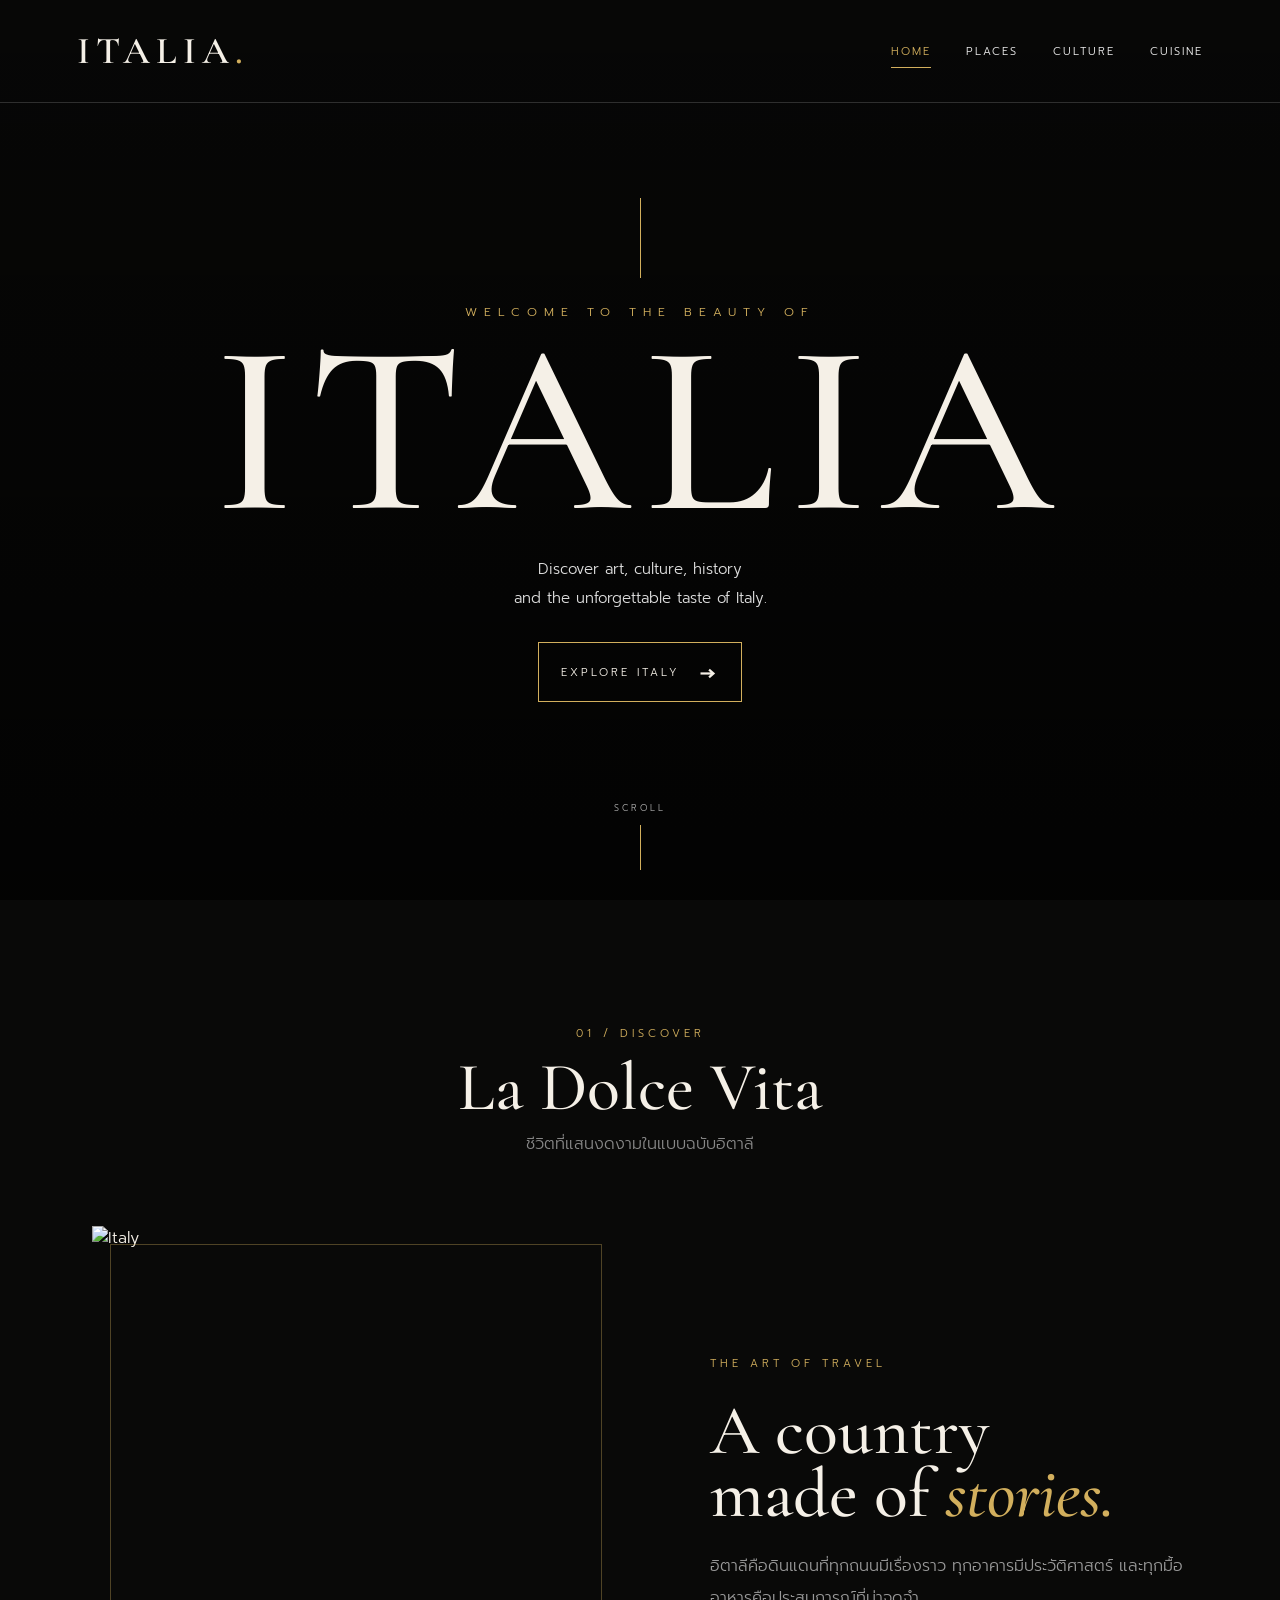
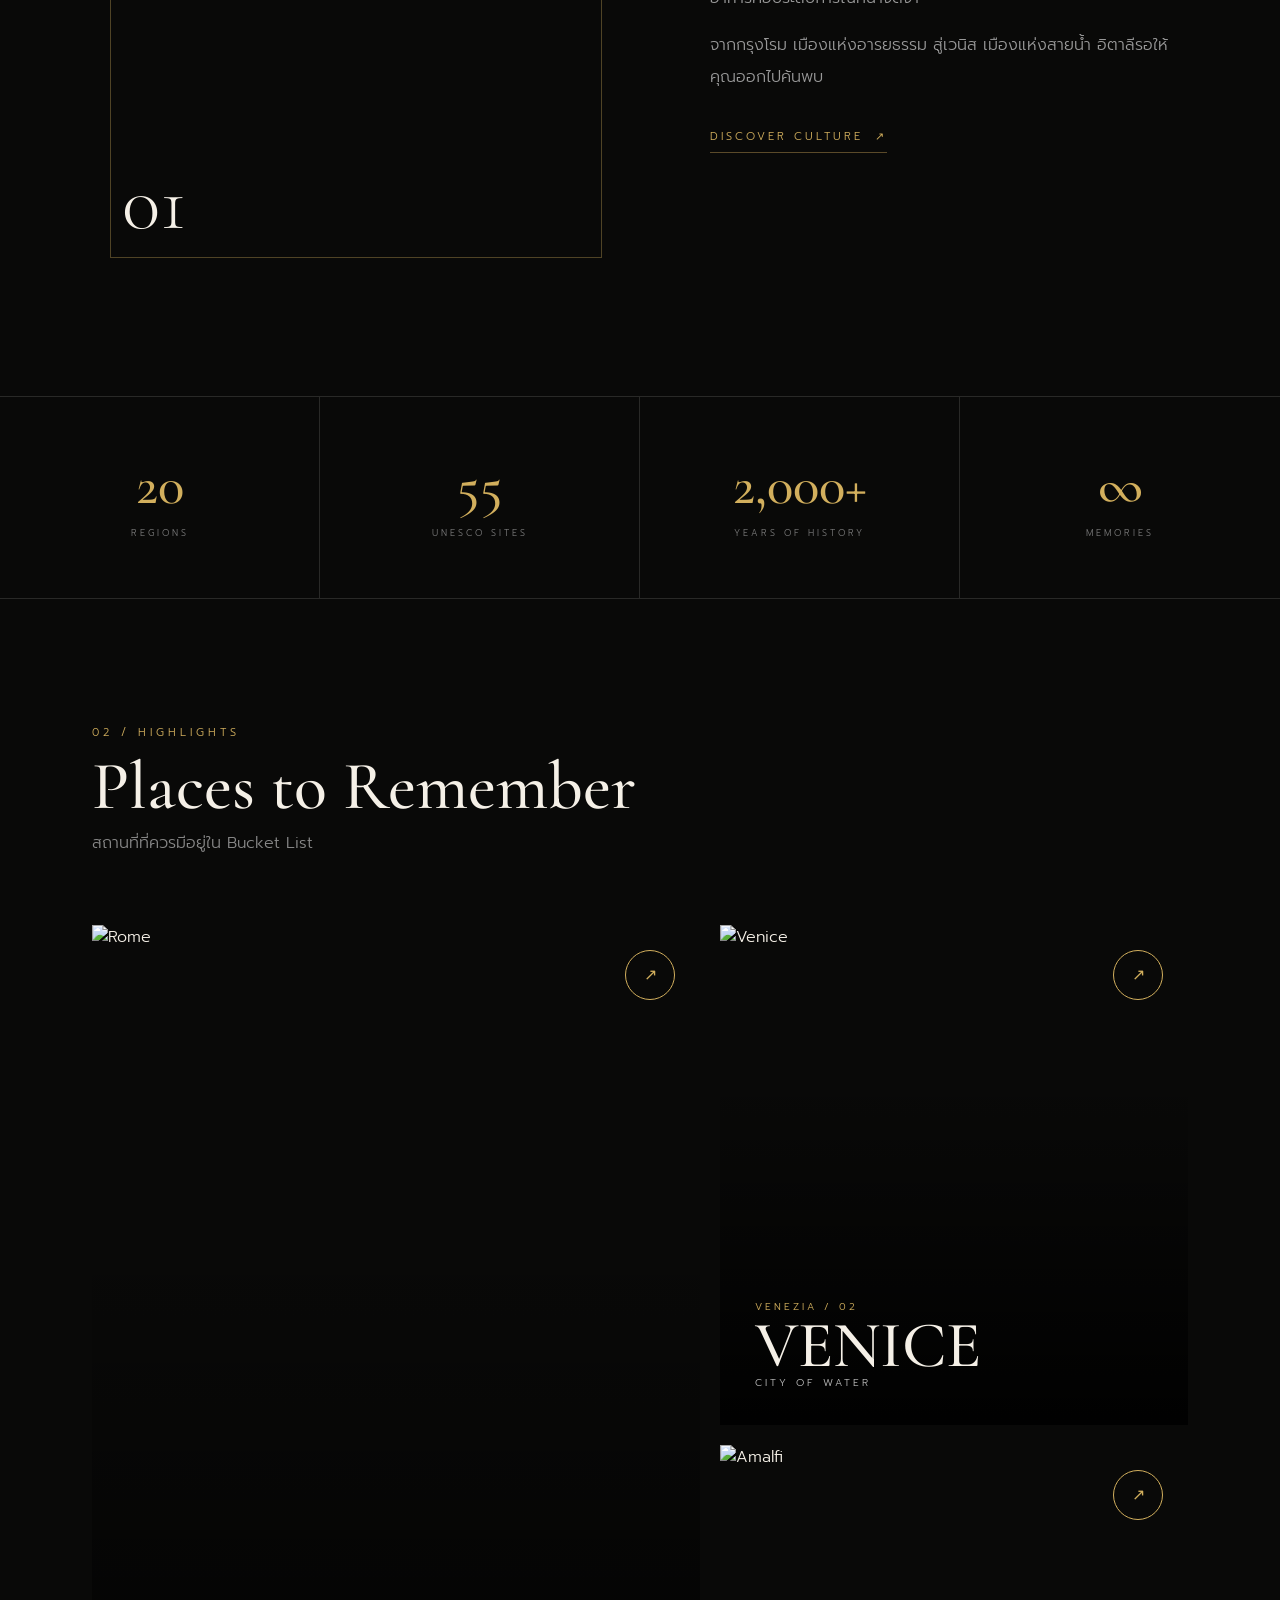
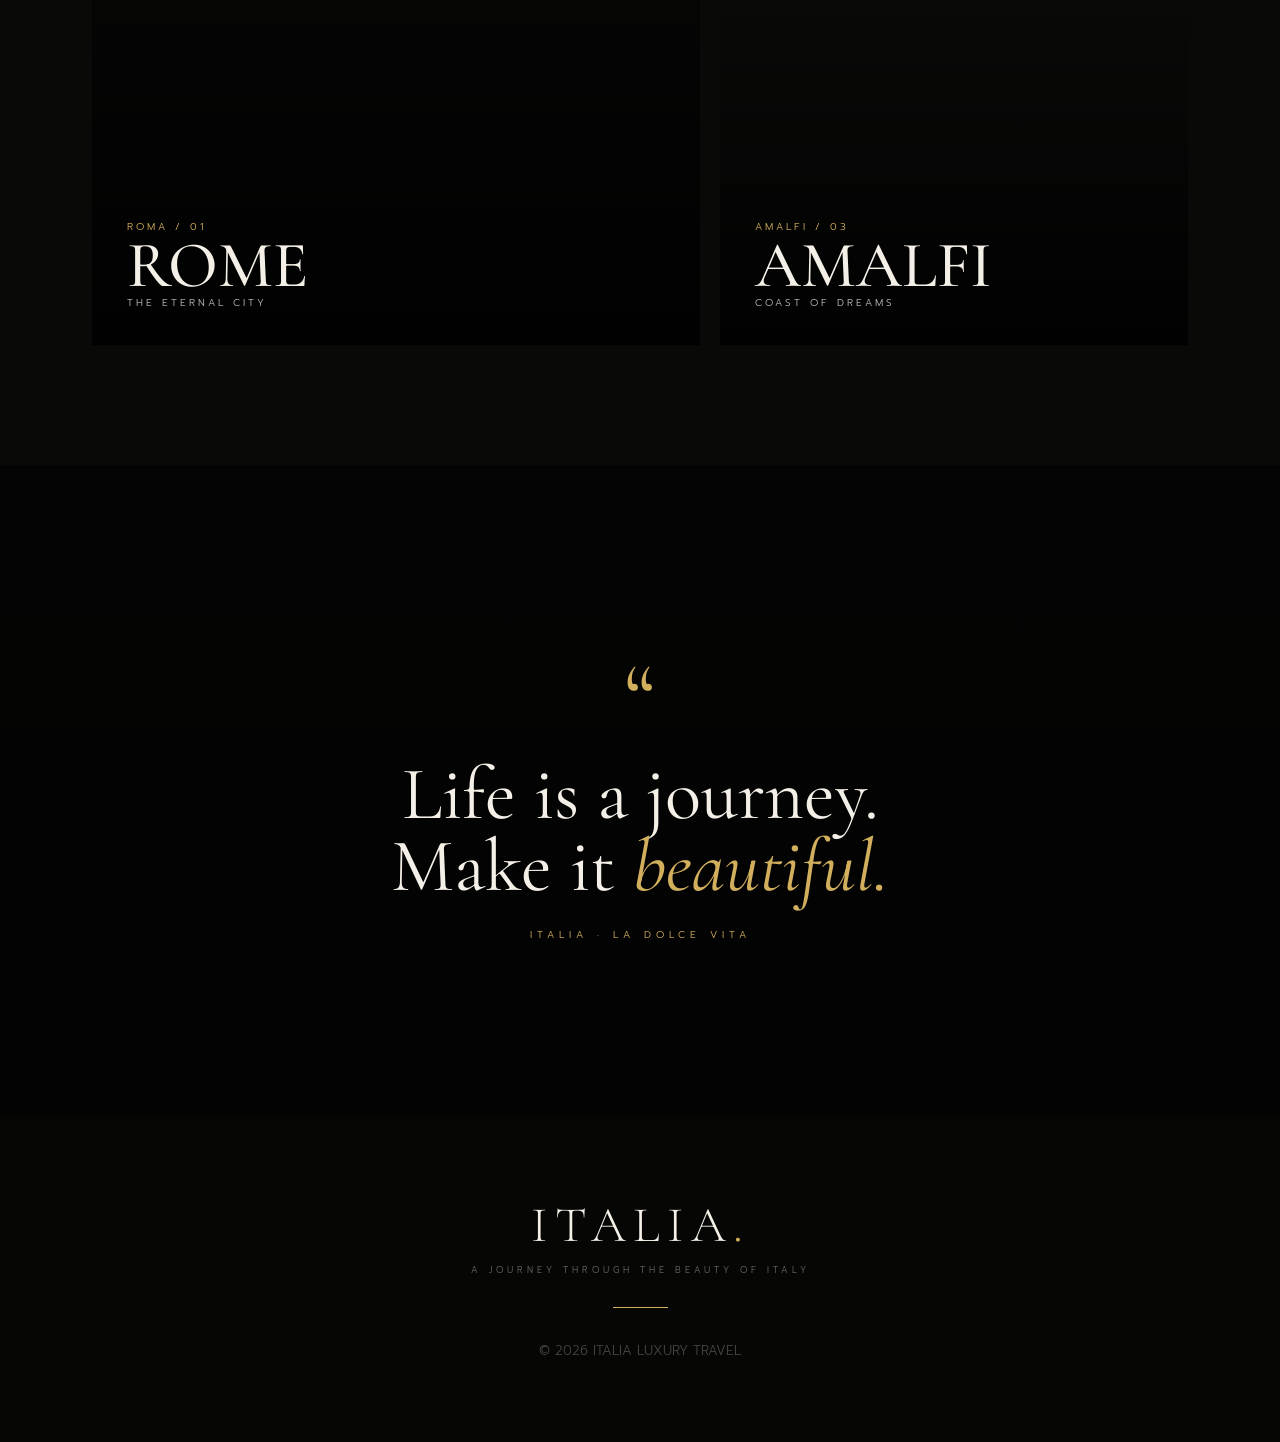
==== commit afbfc09b: "Add files via upload" ====
--- a/index.html
+++ b/index.html
@@ -3,92 +3,268 @@
 <head>
     <meta charset="UTF-8">
     <meta name="viewport" content="width=device-width, initial-scale=1.0">
-    <title>ITALIA | เที่ยวอิตาลี</title>
+    <title>ITALIA | Luxury Travel</title>
     <link rel="stylesheet" href="style.css">
 </head>
 
 <body>
 
-<header>
-    <div class="logo">ITALIA<span>.</span></div>
+<header class="navbar">
+
+    <a href="index.html" class="logo">
+        ITALIA<span>.</span>
+    </a>
 
     <nav>
-        <a href="index.html">HOME</a>
+        <a href="index.html" class="active">HOME</a>
         <a href="places.html">PLACES</a>
         <a href="culture.html">CULTURE</a>
         <a href="food.html">CUISINE</a>
     </nav>
+
 </header>
 
+
 <section class="hero home-hero">
+
+    <div class="hero-shade"></div>
+
     <div class="hero-content">
-        <p>WELCOME TO</p>
+
+        <div class="hero-line"></div>
+
+        <p class="eyebrow">WELCOME TO THE BEAUTY OF</p>
+
         <h1>ITALIA</h1>
-        <h2>THE BEAUTY OF ITALY</h2>
-        <p class="hero-description">
-            ดินแดนแห่งศิลปะ ประวัติศาสตร์ วัฒนธรรม
-            และอาหารอันเลื่องชื่อ
+
+        <p class="hero-sub">
+            Discover art, culture, history<br>
+            and the unforgettable taste of Italy.
         </p>
 
-        <a href="places.html" class="button">EXPLORE NOW</a>
-    </div>
-</section>
+        <a href="places.html" class="luxury-button">
+            <span>EXPLORE ITALY</span>
+            <b>→</b>
+        </a>
+
+    </div>
+
+    <div class="scroll-down">
+        <span>SCROLL</span>
+        <i></i>
+    </div>
+
+</section>
+
 
 <section class="section">
 
-    <div class="title">
-        <small>DISCOVER</small>
-        <h2>เสน่ห์ของประเทศอิตาลี</h2>
-        <p>ประเทศที่เต็มไปด้วยเรื่องราวและความงดงาม</p>
-    </div>
-
-    <div class="intro">
-
-        <div class="intro-image">
-            <img src="https://images.unsplash.com/photo-1529260830199-42c24126f198?auto=format&fit=crop&w=1200&q=80" alt="Italy">
+    <div class="section-heading">
+
+        <span>01 / DISCOVER</span>
+
+        <h2>La Dolce Vita</h2>
+
+        <p>ชีวิตที่แสนงดงามในแบบฉบับอิตาลี</p>
+
+    </div>
+
+
+    <div class="intro-grid">
+
+        <div class="intro-photo">
+
+            <img
+                src="https://images.unsplash.com/photo-1529260830199-42c24126f198?auto=format&fit=crop&w=1400&q=85"
+                alt="Italy"
+            >
+
+            <div class="photo-number">01</div>
+
         </div>
 
+
         <div class="intro-text">
-            <span>LA DOLCE VITA</span>
-
-            <h2>
-                อิตาลี<br>
-                เมืองแห่งความฝัน
-            </h2>
+
+            <span class="gold-text">
+                THE ART OF TRAVEL
+            </span>
+
+            <h3>
+                A country<br>
+                made of <em>stories.</em>
+            </h3>
 
             <p>
-                อิตาลีเป็นประเทศที่มีเอกลักษณ์โดดเด่น
-                ทั้งด้านประวัติศาสตร์ ศิลปะ สถาปัตยกรรม
-                แฟชั่น และอาหาร
+                อิตาลีคือดินแดนที่ทุกถนนมีเรื่องราว
+                ทุกอาคารมีประวัติศาสตร์
+                และทุกมื้ออาหารคือประสบการณ์ที่น่าจดจำ
             </p>
 
             <p>
-                ตั้งแต่กรุงโรม เมืองแห่งประวัติศาสตร์
-                ไปจนถึงเวนิส เมืองแห่งสายน้ำ
-                ทุกเมืองล้วนมีเสน่ห์ที่แตกต่างกัน
+                จากกรุงโรม เมืองแห่งอารยธรรม
+                สู่เวนิส เมืองแห่งสายน้ำ
+                อิตาลีรอให้คุณออกไปค้นพบ
             </p>
 
             <a href="culture.html" class="gold-link">
-                DISCOVER CULTURE →
+                DISCOVER CULTURE <span>↗</span>
             </a>
+
         </div>
 
     </div>
 
 </section>
 
-<section class="banner">
-    <div>
-        <p>LIVE · LOVE · ITALY</p>
-        <h2>La Dolce Vita</h2>
-    </div>
-</section>
+
+<section class="stats-section">
+
+    <div class="stat">
+        <strong>20</strong>
+        <span>REGIONS</span>
+    </div>
+
+    <div class="stat">
+        <strong>55</strong>
+        <span>UNESCO SITES</span>
+    </div>
+
+    <div class="stat">
+        <strong>2,000+</strong>
+        <span>YEARS OF HISTORY</span>
+    </div>
+
+    <div class="stat">
+        <strong>∞</strong>
+        <span>MEMORIES</span>
+    </div>
+
+</section>
+
+
+<section class="section">
+
+    <div class="section-heading left">
+
+        <span>02 / HIGHLIGHTS</span>
+
+        <h2>Places to Remember</h2>
+
+        <p>สถานที่ที่ควรมีอยู่ใน Bucket List</p>
+
+    </div>
+
+
+    <div class="feature-grid">
+
+
+        <a href="places.html" class="feature-card big-card">
+
+            <img
+                src="https://images.unsplash.com/photo-1552832230-c0197dd311b5?auto=format&fit=crop&w=1400&q=85"
+                alt="Rome"
+            >
+
+            <div class="feature-overlay"></div>
+
+            <div class="feature-info">
+
+                <span>ROMA / 01</span>
+
+                <h3>ROME</h3>
+
+                <p>THE ETERNAL CITY</p>
+
+            </div>
+
+            <div class="circle-arrow">↗</div>
+
+        </a>
+
+
+        <a href="places.html" class="feature-card">
+
+            <img
+                src="https://images.unsplash.com/photo-1523906834658-6e24ef2386f9?auto=format&fit=crop&w=1200&q=85"
+                alt="Venice"
+            >
+
+            <div class="feature-overlay"></div>
+
+            <div class="feature-info">
+
+                <span>VENEZIA / 02</span>
+
+                <h3>VENICE</h3>
+
+                <p>CITY OF WATER</p>
+
+            </div>
+
+            <div class="circle-arrow">↗</div>
+
+        </a>
+
+
+        <a href="places.html" class="feature-card">
+
+            <img
+                src="https://images.unsplash.com/photo-1533105079780-92b9be482077?auto=format&fit=crop&w=1200&q=85"
+                alt="Amalfi"
+            >
+
+            <div class="feature-overlay"></div>
+
+            <div class="feature-info">
+
+                <span>AMALFI / 03</span>
+
+                <h3>AMALFI</h3>
+
+                <p>COAST OF DREAMS</p>
+
+            </div>
+
+            <div class="circle-arrow">↗</div>
+
+        </a>
+
+    </div>
+
+</section>
+
+
+<section class="quote-section">
+
+    <div class="quote-content">
+
+        <span>“</span>
+
+        <h2>
+            Life is a journey.<br>
+            Make it <em>beautiful.</em>
+        </h2>
+
+        <p>ITALIA · LA DOLCE VITA</p>
+
+    </div>
+
+</section>
+
 
 <footer>
-    <div class="footer-logo">ITALIA<span>.</span></div>
+
+    <div class="footer-logo">
+        ITALIA<span>.</span>
+    </div>
+
     <p>A JOURNEY THROUGH THE BEAUTY OF ITALY</p>
-    <hr>
-    <small>© 2026 ITALIA TRAVEL</small>
+
+    <div class="footer-line"></div>
+
+    <small>© 2026 ITALIA LUXURY TRAVEL</small>
+
 </footer>
 
 </body>
--- a/style.css
+++ b/style.css
@@ -0,0 +1,1458 @@
+@import url('https://fonts.googleapis.com/css2?family=Cormorant+Garamond:wght@400;500;600;700&family=Prompt:wght@300;400;500;600&display=swap');
+
+
+* {
+    margin: 0;
+    padding: 0;
+    box-sizing: border-box;
+}
+
+
+html {
+    scroll-behavior: smooth;
+}
+
+
+body {
+    background: #090908;
+    color: #f5f0e7;
+    font-family: "Prompt", sans-serif;
+    font-weight: 300;
+    overflow-x: hidden;
+}
+
+
+a {
+    text-decoration: none;
+    color: inherit;
+}
+
+
+img {
+    display: block;
+    width: 100%;
+}
+
+
+/* NAVBAR */
+
+.navbar {
+    position: absolute;
+    top: 0;
+    left: 0;
+    z-index: 100;
+
+    width: 100%;
+
+    display: flex;
+    justify-content: space-between;
+    align-items: center;
+
+    padding: 28px 6%;
+
+    border-bottom: 1px solid rgba(255,255,255,0.16);
+
+    animation: navDown 1s ease;
+}
+
+
+.logo {
+    font-family: "Cormorant Garamond", serif;
+    font-size: 38px;
+    letter-spacing: 6px;
+    font-weight: 600;
+}
+
+
+.logo span,
+.footer-logo span {
+    color: #d2af5d;
+}
+
+
+nav {
+    display: flex;
+    gap: 35px;
+}
+
+
+nav a {
+    position: relative;
+
+    color: #eee;
+
+    font-size: 11px;
+    letter-spacing: 2px;
+
+    padding: 8px 0;
+
+    transition: 0.3s;
+}
+
+
+nav a::after {
+    content: "";
+
+    position: absolute;
+
+    left: 50%;
+    bottom: 0;
+
+    width: 0;
+    height: 1px;
+
+    background: #d2af5d;
+
+    transition: 0.4s;
+
+    transform: translateX(-50%);
+}
+
+
+nav a:hover,
+nav a.active {
+    color: #d2af5d;
+}
+
+
+nav a:hover::after,
+nav a.active::after {
+    width: 100%;
+}
+
+
+/* HERO */
+
+.hero {
+    min-height: 100vh;
+
+    position: relative;
+
+    display: flex;
+    justify-content: center;
+    align-items: center;
+
+    text-align: center;
+
+    background-size: cover;
+    background-position: center;
+
+    animation: heroZoom 12s ease-out forwards;
+}
+
+
+.home-hero {
+    background-image:
+        url("https://images.unsplash.com/photo-1529260830199-42c24126f198?auto=format&fit=crop&w=2200&q=90");
+}
+
+
+.hero-shade {
+    position: absolute;
+    inset: 0;
+
+    background:
+        linear-gradient(
+            180deg,
+            rgba(0,0,0,0.25),
+            rgba(0,0,0,0.7)
+        );
+}
+
+
+.hero-content {
+    position: relative;
+    z-index: 2;
+
+    animation: heroContent 1.5s ease;
+}
+
+
+.hero-line {
+    width: 1px;
+    height: 80px;
+
+    background: #d2af5d;
+
+    margin: 0 auto 25px;
+}
+
+
+.eyebrow {
+    color: #d2af5d;
+
+    font-size: 12px;
+    letter-spacing: 7px;
+}
+
+
+.hero h1 {
+    font-family: "Cormorant Garamond", serif;
+
+    font-size: clamp(110px, 19vw, 250px);
+
+    line-height: 0.78;
+
+    letter-spacing: 13px;
+
+    font-weight: 500;
+
+    margin: 15px 0;
+}
+
+
+.hero-sub {
+    color: #ddd;
+
+    line-height: 1.9;
+
+    margin: 30px auto;
+
+    font-size: 15px;
+}
+
+
+/* BUTTON */
+
+.luxury-button {
+    display: inline-flex;
+
+    align-items: center;
+    gap: 20px;
+
+    border: 1px solid #d2af5d;
+
+    padding: 14px 22px;
+
+    font-size: 11px;
+    letter-spacing: 3px;
+
+    transition: 0.4s;
+
+    overflow: hidden;
+
+    position: relative;
+}
+
+
+.luxury-button::before {
+    content: "";
+
+    position: absolute;
+
+    left: -100%;
+    top: 0;
+
+    width: 100%;
+    height: 100%;
+
+    background: #d2af5d;
+
+    transition: 0.5s;
+
+    z-index: -1;
+}
+
+
+.luxury-button:hover::before {
+    left: 0;
+}
+
+
+.luxury-button:hover {
+    color: #111;
+}
+
+
+.luxury-button b {
+    font-size: 20px;
+}
+
+
+/* SCROLL */
+
+.scroll-down {
+    position: absolute;
+
+    bottom: 30px;
+    left: 50%;
+
+    transform: translateX(-50%);
+
+    display: flex;
+    flex-direction: column;
+    align-items: center;
+
+    gap: 10px;
+
+    color: #aaa;
+
+    font-size: 9px;
+    letter-spacing: 3px;
+}
+
+
+.scroll-down i {
+    width: 1px;
+    height: 45px;
+
+    background: #d2af5d;
+
+    animation: scrollLine 1.8s infinite;
+}
+
+
+/* SECTION */
+
+.section {
+    max-width: 1250px;
+
+    margin: auto;
+
+    padding: 120px 6%;
+}
+
+
+.section-heading {
+    text-align: center;
+
+    margin-bottom: 70px;
+}
+
+
+.section-heading.left {
+    text-align: left;
+}
+
+
+.section-heading > span {
+    color: #d2af5d;
+
+    font-size: 11px;
+
+    letter-spacing: 4px;
+}
+
+
+.section-heading h2 {
+    font-family: "Cormorant Garamond", serif;
+
+    font-size: 68px;
+
+    font-weight: 500;
+
+    line-height: 1;
+
+    margin: 10px 0;
+}
+
+
+.section-heading p {
+    color: #888;
+}
+
+
+/* INTRO */
+
+.intro-grid {
+    display: grid;
+
+    grid-template-columns: 1.05fr 0.95fr;
+
+    gap: 90px;
+
+    align-items: center;
+}
+
+
+.intro-photo {
+    height: 650px;
+
+    position: relative;
+
+    overflow: hidden;
+}
+
+
+.intro-photo::after {
+    content: "";
+
+    position: absolute;
+
+    inset: 0;
+
+    border: 1px solid rgba(210,175,93,0.35);
+
+    margin: 18px;
+}
+
+
+.intro-photo img {
+    height: 100%;
+
+    object-fit: cover;
+
+    transition: 1s;
+}
+
+
+.intro-photo:hover img {
+    transform: scale(1.07);
+}
+
+
+.photo-number {
+    position: absolute;
+
+    left: 30px;
+    bottom: 25px;
+
+    z-index: 2;
+
+    font-family: "Cormorant Garamond", serif;
+
+    font-size: 80px;
+}
+
+
+.gold-text {
+    color: #d2af5d;
+
+    font-size: 11px;
+
+    letter-spacing: 4px;
+}
+
+
+.intro-text h3 {
+    font-family: "Cormorant Garamond", serif;
+
+    font-size: 70px;
+
+    line-height: 0.9;
+
+    font-weight: 500;
+
+    margin: 25px 0;
+}
+
+
+.intro-text h3 em,
+.culture-copy h2 em,
+.quote-content h2 em,
+.food-quote h2 em {
+    color: #d2af5d;
+
+    font-style: italic;
+}
+
+
+.intro-text p,
+.culture-copy p {
+    color: #999;
+
+    line-height: 2;
+
+    margin-bottom: 15px;
+}
+
+
+.gold-link {
+    display: inline-flex;
+
+    gap: 12px;
+
+    margin-top: 20px;
+
+    color: #d2af5d;
+
+    font-size: 11px;
+
+    letter-spacing: 3px;
+
+    border-bottom: 1px solid #5b4a29;
+
+    padding-bottom: 7px;
+}
+
+
+/* STATS */
+
+.stats-section {
+    display: grid;
+
+    grid-template-columns: repeat(4,1fr);
+
+    border-top: 1px solid #292927;
+
+    border-bottom: 1px solid #292927;
+}
+
+
+.stat {
+    padding: 55px 20px;
+
+    text-align: center;
+
+    border-right: 1px solid #292927;
+}
+
+
+.stat:last-child {
+    border: 0;
+}
+
+
+.stat strong {
+    display: block;
+
+    font-family: "Cormorant Garamond", serif;
+
+    color: #d2af5d;
+
+    font-size: 55px;
+
+    font-weight: 500;
+}
+
+
+.stat span {
+    color: #777;
+
+    font-size: 9px;
+
+    letter-spacing: 3px;
+}
+
+
+/* FEATURE */
+
+.feature-grid {
+    display: grid;
+
+    grid-template-columns: 1.3fr 1fr;
+
+    gap: 20px;
+}
+
+
+.feature-card {
+    height: 500px;
+
+    position: relative;
+
+    overflow: hidden;
+}
+
+
+.big-card {
+    grid-row: span 2;
+
+    height: 1020px;
+}
+
+
+.feature-card img {
+    width: 100%;
+    height: 100%;
+
+    object-fit: cover;
+
+    transition: 1s;
+}
+
+
+.feature-card:hover img {
+    transform: scale(1.1);
+}
+
+
+.feature-overlay {
+    position: absolute;
+
+    inset: 0;
+
+    background:
+        linear-gradient(
+            transparent 30%,
+            rgba(0,0,0,0.9)
+        );
+}
+
+
+.feature-info {
+    position: absolute;
+
+    left: 35px;
+    bottom: 35px;
+
+    z-index: 2;
+}
+
+
+.feature-info span {
+    color: #d2af5d;
+
+    font-size: 10px;
+
+    letter-spacing: 3px;
+}
+
+
+.feature-info h3 {
+    font-family: "Cormorant Garamond", serif;
+
+    font-size: 65px;
+
+    line-height: 0.9;
+
+    font-weight: 500;
+}
+
+
+.feature-info p {
+    color: #bbb;
+
+    font-size: 10px;
+
+    letter-spacing: 3px;
+}
+
+
+.circle-arrow {
+    position: absolute;
+
+    right: 25px;
+    top: 25px;
+
+    z-index: 3;
+
+    width: 50px;
+    height: 50px;
+
+    border: 1px solid #d2af5d;
+
+    border-radius: 50%;
+
+    display: flex;
+
+    justify-content: center;
+    align-items: center;
+
+    color: #d2af5d;
+
+    transition: 0.4s;
+}
+
+
+.feature-card:hover .circle-arrow {
+    background: #d2af5d;
+
+    color: #111;
+
+    transform: rotate(45deg);
+}
+
+
+/* QUOTE */
+
+.quote-section {
+    min-height: 650px;
+
+    display: flex;
+
+    align-items: center;
+    justify-content: center;
+
+    text-align: center;
+
+    background:
+        linear-gradient(
+            rgba(0,0,0,0.55),
+            rgba(0,0,0,0.7)
+        ),
+        url("https://images.unsplash.com/photo-1523906834658-6e24ef2386f9?auto=format&fit=crop&w=2200&q=90");
+
+    background-size: cover;
+
+    background-position: center;
+}
+
+
+.quote-content > span {
+    color: #d2af5d;
+
+    font-family: "Cormorant Garamond", serif;
+
+    font-size: 100px;
+}
+
+
+.quote-content h2 {
+    font-family: "Cormorant Garamond", serif;
+
+    font-size: 75px;
+
+    font-weight: 400;
+
+    line-height: 0.95;
+}
+
+
+.quote-content p {
+    margin-top: 25px;
+
+    color: #d2af5d;
+
+    letter-spacing: 5px;
+
+    font-size: 10px;
+}
+
+
+/* PAGE HERO */
+
+.page-hero {
+    height: 650px;
+
+    display: flex;
+
+    align-items: center;
+    justify-content: center;
+
+    text-align: center;
+
+    background-size: cover;
+
+    background-position: center;
+}
+
+
+.places-hero {
+    background-image:
+        linear-gradient(rgba(0,0,0,0.35),rgba(0,0,0,0.78)),
+        url("https://images.unsplash.com/photo-1552832230-c0197dd311b5?auto=format&fit=crop&w=2200&q=90");
+}
+
+
+.culture-hero {
+    background-image:
+        linear-gradient(rgba(0,0,0,0.35),rgba(0,0,0,0.78)),
+        url("https://images.unsplash.com/photo-1564399579883-451a5d44ec08?auto=format&fit=crop&w=2200&q=90");
+}
+
+
+.food-hero {
+    background-image:
+        linear-gradient(rgba(0,0,0,0.35),rgba(0,0,0,0.78)),
+        url("https://images.unsplash.com/photo-1513104890138-7c749659a591?auto=format&fit=crop&w=2200&q=90");
+}
+
+
+.page-hero-content {
+    animation: heroContent 1.2s ease;
+}
+
+
+.page-hero-content > span {
+    color: #d2af5d;
+
+    letter-spacing: 5px;
+
+    font-size: 11px;
+}
+
+
+.page-hero h1 {
+    font-family: "Cormorant Garamond", serif;
+
+    font-size: 110px;
+
+    font-weight: 500;
+
+    line-height: 0.9;
+
+    margin: 15px 0;
+}
+
+
+.page-hero p {
+    color: #ccc;
+
+    line-height: 1.8;
+}
+
+
+/* PLACES */
+
+.places-list {
+    display: flex;
+
+    flex-direction: column;
+
+    gap: 120px;
+}
+
+
+.place-item {
+    display: grid;
+
+    grid-template-columns: 1.2fr 0.8fr;
+
+    gap: 90px;
+
+    align-items: center;
+}
+
+
+.place-item.reverse {
+    grid-template-columns: 0.8fr 1.2fr;
+}
+
+
+.place-item.reverse .place-image {
+    order: 2;
+}
+
+
+.place-image {
+    height: 650px;
+
+    position: relative;
+
+    overflow: hidden;
+}
+
+
+.place-image img {
+    height: 100%;
+
+    object-fit: cover;
+
+    transition: 1s;
+}
+
+
+.place-item:hover .place-image img {
+    transform: scale(1.08);
+}
+
+
+.place-no {
+    position: absolute;
+
+    right: 25px;
+    top: 25px;
+
+    width: 55px;
+    height: 55px;
+
+    border: 1px solid #d2af5d;
+
+    border-radius: 50%;
+
+    display: flex;
+
+    justify-content: center;
+    align-items: center;
+
+    color: #d2af5d;
+
+    background: rgba(0,0,0,0.4);
+}
+
+
+.place-details h2 {
+    font-family: "Cormorant Garamond", serif;
+
+    font-size: 80px;
+
+    font-weight: 500;
+
+    line-height: 0.9;
+
+    margin: 20px 0 30px;
+}
+
+
+.place-details p {
+    color: #999;
+
+    line-height: 2;
+}
+
+
+.mini-line {
+    width: 60px;
+
+    height: 1px;
+
+    background: #d2af5d;
+
+    margin: 30px 0;
+}
+
+
+.location {
+    color: #666;
+
+    font-size: 9px;
+
+    letter-spacing: 3px;
+}
+
+
+/* CULTURE */
+
+.culture-intro {
+    display: grid;
+
+    grid-template-columns: 1fr 1fr;
+
+    gap: 90px;
+
+    align-items: center;
+}
+
+
+.culture-photo {
+    height: 650px;
+
+    overflow: hidden;
+}
+
+
+.culture-photo img {
+    height: 100%;
+
+    object-fit: cover;
+
+    transition: 1s;
+}
+
+
+.culture-photo:hover img {
+    transform: scale(1.07);
+}
+
+
+.culture-copy h2 {
+    font-family: "Cormorant Garamond", serif;
+
+    font-size: 78px;
+
+    font-weight: 500;
+
+    line-height: 0.9;
+
+    margin: 25px 0 35px;
+}
+
+
+.culture-grid {
+    display: grid;
+
+    grid-template-columns: repeat(4,1fr);
+
+    margin-top: 110px;
+
+    border-top: 1px solid #292927;
+}
+
+
+.culture-card {
+    padding: 35px;
+
+    min-height: 260px;
+
+    border-right: 1px solid #292927;
+
+    transition: 0.4s;
+}
+
+
+.culture-card:hover {
+    background: #141412;
+
+    transform: translateY(-10px);
+}
+
+
+.culture-card > span {
+    color: #d2af5d;
+
+    font-size: 11px;
+}
+
+
+.culture-icon {
+    color: #d2af5d;
+
+    font-size: 30px;
+
+    margin: 25px 0 10px;
+}
+
+
+.culture-card h3 {
+    font-family: "Cormorant Garamond", serif;
+
+    font-size: 35px;
+}
+
+
+.culture-card p {
+    color: #777;
+
+    font-size: 13px;
+}
+
+
+/* CULTURE IMAGE */
+
+.full-image-section {
+    min-height: 600px;
+
+    display: flex;
+
+    justify-content: center;
+
+    align-items: center;
+
+    text-align: center;
+
+    background:
+        linear-gradient(rgba(0,0,0,0.45),rgba(0,0,0,0.75)),
+        url("https://images.unsplash.com/photo-1520175480921-4edfa2983e0f?auto=format&fit=crop&w=2200&q=90");
+
+    background-size: cover;
+
+    background-position: center;
+}
+
+
+.full-image-section span {
+    color: #d2af5d;
+
+    letter-spacing: 5px;
+
+    font-size: 11px;
+}
+
+
+.full-image-section h2 {
+    font-family: "Cormorant Garamond", serif;
+
+    font-size: 80px;
+
+    font-weight: 400;
+
+    line-height: 0.9;
+
+    margin-top: 20px;
+}
+
+
+/* FOOD */
+
+.food-grid {
+    display: grid;
+
+    grid-template-columns: repeat(3,1fr);
+
+    gap: 25px;
+}
+
+
+.food-card {
+    background: #11110f;
+
+    transition: 0.5s;
+
+    border: 1px solid #222;
+}
+
+
+.food-card:hover {
+    transform: translateY(-12px);
+
+    border-color: #8d733e;
+}
+
+
+.food-photo {
+    height: 430px;
+
+    position: relative;
+
+    overflow: hidden;
+}
+
+
+.food-photo img {
+    height: 100%;
+
+    object-fit: cover;
+
+    transition: 0.8s;
+}
+
+
+.food-card:hover .food-photo img {
+    transform: scale(1.08);
+}
+
+
+.food-photo > span {
+    position: absolute;
+
+    top: 20px;
+    right: 20px;
+
+    width: 45px;
+    height: 45px;
+
+    border-radius: 50%;
+
+    display: flex;
+
+    align-items: center;
+
+    justify-content: center;
+
+    color: #d2af5d;
+
+    border: 1px solid #d2af5d;
+
+    background: rgba(0,0,0,0.4);
+}
+
+
+.food-info {
+    padding: 30px;
+}
+
+
+.food-info small {
+    color: #d2af5d;
+
+    font-size: 9px;
+
+    letter-spacing: 3px;
+}
+
+
+.food-info h2 {
+    font-family: "Cormorant Garamond", serif;
+
+    font-size: 55px;
+
+    font-weight: 500;
+
+    margin: 5px 0;
+}
+
+
+.food-info p {
+    color: #777;
+
+    line-height: 1.8;
+}
+
+
+.food-link {
+    display: inline-block;
+
+    margin-top: 25px;
+
+    color: #d2af5d;
+
+    font-size: 10px;
+
+    letter-spacing: 3px;
+}
+
+
+/* FOOD QUOTE */
+
+.food-quote {
+    min-height: 600px;
+
+    display: flex;
+
+    justify-content: center;
+
+    align-items: center;
+
+    text-align: center;
+
+    background:
+        linear-gradient(rgba(0,0,0,0.55),rgba(0,0,0,0.75)),
+        url("https://images.unsplash.com/photo-1473093295043-cdd812d0e601?auto=format&fit=crop&w=2200&q=90");
+
+    background-size: cover;
+
+    background-position: center;
+}
+
+
+.food-quote span {
+    color: #d2af5d;
+
+    font-size: 11px;
+
+    letter-spacing: 5px;
+}
+
+
+.food-quote h2 {
+    font-family: "Cormorant Garamond", serif;
+
+    font-size: 80px;
+
+    line-height: 0.9;
+
+    font-weight: 400;
+
+    margin-top: 20px;
+}
+
+
+/* FOOTER */
+
+footer {
+    text-align: center;
+
+    padding: 80px 20px;
+
+    background: #060605;
+}
+
+
+.footer-logo {
+    font-family: "Cormorant Garamond", serif;
+
+    font-size: 50px;
+
+    letter-spacing: 7px;
+}
+
+
+footer p {
+    color: #666;
+
+    font-size: 9px;
+
+    letter-spacing: 4px;
+
+    margin-top: 8px;
+}
+
+
+.footer-line {
+    width: 55px;
+
+    height: 1px;
+
+    background: #d2af5d;
+
+    margin: 30px auto;
+}
+
+
+footer small {
+    color: #444;
+}
+
+
+/* ANIMATION */
+
+@keyframes navDown {
+
+    from {
+        opacity: 0;
+        transform: translateY(-30px);
+    }
+
+    to {
+        opacity: 1;
+        transform: translateY(0);
+    }
+
+}
+
+
+@keyframes heroContent {
+
+    from {
+        opacity: 0;
+        transform: translateY(40px);
+    }
+
+    to {
+        opacity: 1;
+        transform: translateY(0);
+    }
+
+}
+
+
+@keyframes heroZoom {
+
+    from {
+        background-size: 108%;
+    }
+
+    to {
+        background-size: 100%;
+    }
+
+}
+
+
+@keyframes scrollLine {
+
+    0% {
+        transform: scaleY(0);
+        transform-origin: top;
+    }
+
+    50% {
+        transform: scaleY(1);
+        transform-origin: top;
+    }
+
+    51% {
+        transform-origin: bottom;
+    }
+
+    100% {
+        transform: scaleY(0);
+        transform-origin: bottom;
+    }
+
+}
+
+
+/* MOBILE */
+
+@media (max-width: 850px) {
+
+    .navbar {
+        flex-direction: column;
+        gap: 15px;
+        padding: 18px;
+    }
+
+
+    nav {
+        gap: 15px;
+    }
+
+
+    .intro-grid,
+    .culture-intro,
+    .place-item,
+    .place-item.reverse {
+        grid-template-columns: 1fr;
+        gap: 45px;
+    }
+
+
+    .place-item.reverse .place-image {
+        order: 0;
+    }
+
+
+    .stats-section {
+        grid-template-columns: repeat(2,1fr);
+    }
+
+
+    .feature-grid,
+    .food-grid {
+        grid-template-columns: 1fr;
+    }
+
+
+    .big-card {
+        grid-row: auto;
+        height: 600px;
+    }
+
+
+    .feature-card {
+        height: 500px;
+    }
+
+
+    .culture-grid {
+        grid-template-columns: 1fr 1fr;
+    }
+
+
+    .section-heading h2 {
+        font-size: 50px;
+    }
+
+
+    .place-details h2 {
+        font-size: 60px;
+    }
+
+
+    .culture-copy h2 {
+        font-size: 60px;
+    }
+
+}
+
+
+@media (max-width: 550px) {
+
+    nav a {
+        font-size: 9px;
+    }
+
+
+    .hero h1 {
+        font-size: 90px;
+        letter-spacing: 7px;
+    }
+
+
+    .hero-sub {
+        font-size: 13px;
+    }
+
+
+    .culture-grid {
+        grid-template-columns: 1fr;
+    }
+
+
+    .culture-card {
+        border-bottom: 1px solid #292927;
+        border-right: 0;
+    }
+
+
+    .intro-photo,
+    .culture-photo,
+    .place-image {
+        height: 450px;
+    }
+
+
+    .quote-content h2,
+    .food-quote h2,
+    .full-image-section h2 {
+        font-size: 52px;
+    }
+
+
+    .page-hero h1 {
+        font-size: 75px;
+    }
+
+}
